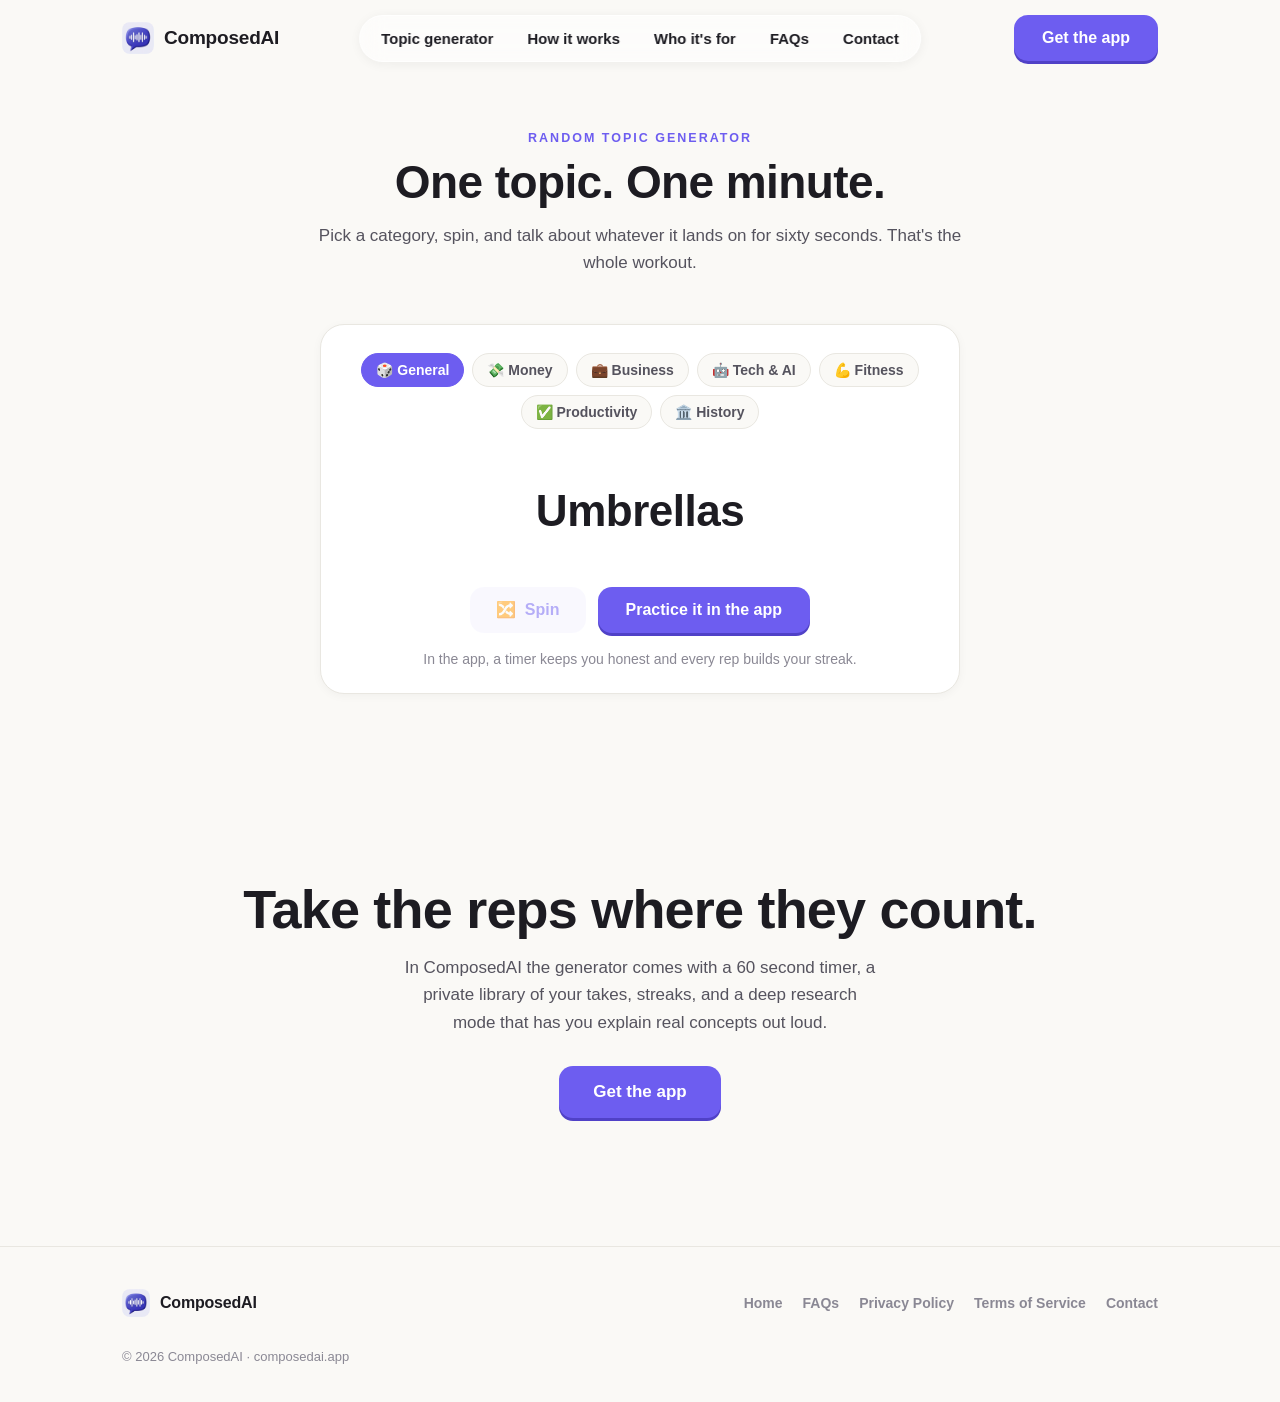
==== topic-generator/index.html @ 031107d4 "Laurel rating badge, reviews moved up as infinite auto-scrolling carousel, new reviews headline Co-A" ====
<!DOCTYPE html>
<html lang="en">
<head>
<meta charset="UTF-8">
<meta name="viewport" content="width=device-width, initial-scale=1.0">
<title>Random Topic Generator by ComposedAI</title>
<meta name="description" content="A free random topic generator for speaking practice. Pick a category, spin, and talk about whatever it lands on for one minute.">
<link rel="apple-touch-icon" href="../assets/apple-touch-icon.png">
<meta property="og:title" content="Random Topic Generator by ComposedAI">
<meta property="og:description" content="Pick a category, spin, and talk about whatever it lands on for one minute.">
<meta property="og:type" content="website">
<meta property="og:url" content="https://composedai.app/topic-generator/">
<meta property="og:image" content="https://composedai.app/assets/og.png">
<meta name="twitter:card" content="summary_large_image">
<meta name="twitter:image" content="https://composedai.app/assets/og.png">
<link rel="icon" href="[data-uri]">
<link rel="stylesheet" href="../styles.css?v=26">
</head>
<body>

<nav>
  <div class="wrap navRow">
    <a class="brand" href="../">
      <img src="[data-uri]" alt="ComposedAI logo">
      <span>ComposedAI</span>
    </a>
    <div class="navLinks">
      <a href="./">Topic generator</a>
      <a href="../#how">How it works</a>
      <a href="../#who">Who it's for</a>
      <a href="../#faq">FAQs</a>
      <a href="../#contact">Contact</a>
    </div>
    <a class="getapp" href="#">Get the app</a>
    <button class="burger" aria-label="Menu" onclick="document.querySelector('.mobileMenu').classList.toggle('open')">
      <span></span><span></span><span></span>
    </button>
  </div>
  <div class="mobileMenu">
    <a href="./">Topic generator</a>
    <a href="../#how">How it works</a>
    <a href="../#who">Who it's for</a>
    <a href="../#faq">FAQs</a>
    <a href="../#contact">Contact</a>
    <a class="getapp" href="#">Get the app</a>
  </div>
</nav>

<section class="sect" id="generator" style="padding-top: 54px;">
  <div class="wrap">
    <div class="sectHead">
      <div class="kicker">Random topic generator</div>
      <h2>One topic. One minute.</h2>
      <p>Pick a category, spin, and talk about whatever it lands on for sixty seconds. That's the whole workout.</p>
    </div>
    <div class="genCard" id="genCard">
      <div class="chips" id="chips"></div>
      <div class="reel"><div id="topicWord">Nostalgia</div></div>
      <div class="genBtns">
        <button class="spinBtn" id="spinBtn">&#x1F500;&nbsp; Spin</button>
        <a class="getapp" href="#">Practice it in the app</a>
      </div>
      <div class="genHint">In the app, a timer keeps you honest and every rep builds your streak.</div>
    </div>
  </div>
</section>

<section class="sect">
  <div class="wrap">
    <div class="band">
      <h2>Take the reps where they count.</h2>
      <p>In ComposedAI the generator comes with a 60 second timer, a private library of your takes, streaks, and a deep research mode that has you explain real concepts out loud.</p>
      <a class="getapp big" href="#">Get the app</a>
    </div>
  </div>
</section>

<footer>
  <div class="wrap footRow">
    <a class="brand" href="../">
      <img src="[data-uri]" alt="ComposedAI logo">
      <span>ComposedAI</span>
    </a>
    <div class="footLinks">
      <a href="../">Home</a>
      <a href="../#faq">FAQs</a>
      <a href="https://sprinkle-laborer-159.notion.site/Privacy-Policy-399e34baeaed80329855d920e9af19cd">Privacy Policy</a>
      <a href="https://sprinkle-laborer-159.notion.site/TERMS-OF-SERVICE-399e34baeaed806a9142dc19278c5c1c">Terms of Service</a>
      <a href="mailto:jacobself722@gmail.com">Contact</a>
    </div>
    <div class="copy">&copy; 2026 ComposedAI &middot; composedai.app</div>
  </div>
</footer>

<script>
const APP_STORE_URL = "https://apps.apple.com/us/app/composedai-speaking-coach/id6787477539";
document.querySelectorAll(".getapp").forEach(a => { a.href = APP_STORE_URL; });

// ---------- Topic banks (mirrors the app) ----------
const CATEGORIES = [
  { name: "General", emoji: "\u{1F3B2}", topics: ["Nostalgia","Alarm clocks","Voicemail","Leftovers","Traffic lights","Umbrellas","Junk drawers","Road trips","Waiting rooms","Small talk","Houseplants","Garage sales","Elevators","Birthday parties","Board games","Grocery stores"] },
  { name: "Money", emoji: "\u{1F4B8}", topics: ["Budgeting","Tipping","Credit cards","Subscriptions","Impulse buys","Payday","Rent","Coupons","Savings goals","Lottery tickets","Price tags","Allowances"] },
  { name: "Business", emoji: "\u{1F4BC}", topics: ["Side hustles","Small businesses","Food trucks","Customer service","Business cards","Franchises","Negotiations","Cold calls","Family businesses","Barbershops","Pop-up shops","Pitch meetings"] },
  { name: "Tech & AI", emoji: "\u{1F916}", topics: ["Chatbots","Passwords","Screen time","Autocorrect","Self checkout","Smart homes","Algorithms","Spam calls","Robot vacuums","Group chats","Wearables","Software updates"] },
  { name: "Fitness", emoji: "\u{1F4AA}", topics: ["Rest days","Gym culture","Protein shakes","Home workouts","Morning runs","Step counts","Stretching","Pickup games","Sports drinks","Foam rollers","Personal records","Locker rooms"] },
  { name: "Productivity", emoji: "✅", topics: ["To-do lists","Deadlines","Snooze buttons","Multitasking","Procrastination","Sticky notes","Calendars","Deep work","Coffee breaks","Inbox zero","Morning routines","Time blocking"] },
  { name: "History", emoji: "\u{1F3DB}️", topics: ["Ancient Rome","The space race","Pirates","Castles","The gold rush","Samurai","The printing press","Old maps","Pyramids","World fairs","Knights","The Wild West"] },
];

let catIndex = 0;
let topicIndex = 0;
let spinning = false;
let spinTimeout = null;

const wordEl = document.getElementById("topicWord");
const cardEl = document.getElementById("genCard");
const spinBtn = document.getElementById("spinBtn");
const chipsEl = document.getElementById("chips");

CATEGORIES.forEach((c, i) => {
  const b = document.createElement("button");
  b.className = "chip" + (i === 0 ? " on" : "");
  b.textContent = c.emoji + " " + c.name;
  b.onclick = () => {
    if (spinning) return;
    catIndex = i;
    document.querySelectorAll(".chip").forEach((el, j) => el.classList.toggle("on", j === i));
    spin(true);
  };
  chipsEl.appendChild(b);
});

// ---------- Sounds (WebAudio, gesture-gated) ----------
let audioCtx = null;
function ctx() {
  if (!audioCtx) audioCtx = new (window.AudioContext || window.webkitAudioContext)();
  return audioCtx;
}
function click(freq, gain, dur) {
  try {
    const c = ctx(), o = c.createOscillator(), g = c.createGain();
    o.type = "square"; o.frequency.value = freq;
    g.gain.setValueAtTime(gain, c.currentTime);
    g.gain.exponentialRampToValueAtTime(0.0001, c.currentTime + dur);
    o.connect(g); g.connect(c.destination);
    o.start(); o.stop(c.currentTime + dur);
  } catch (e) {}
}
function tickSound() { click(2400, 0.06, 0.03); }
function landSound() { click(2900, 0.09, 0.05); setTimeout(() => click(3600, 0.09, 0.09), 70); }

// ---------- The reel: same pacing as the app ----------
// Fast out of the gate, gentle deceleration, extra beat before the land.
function spin(withSound) {
  const topics = CATEGORIES[catIndex].topics;
  if (spinning || topics.length < 2) return;
  spinning = true;
  spinBtn.disabled = true;
  cardEl.classList.remove("glow");
  wordEl.classList.remove("pop");
  step(30, 32, withSound);
}

function step(remaining, interval, withSound) {
  let next = topicIndex;
  const topics = CATEGORIES[catIndex].topics;
  while (next === topicIndex) next = Math.floor(Math.random() * topics.length);
  topicIndex = next;
  wordEl.textContent = topics[topicIndex];
  if (withSound) tickSound();
  spinTimeout = setTimeout(() => {
    if (remaining <= 1) { land(withSound); return; }
    let ni;
    switch (remaining - 1) {
      case 1: ni = 500; break;
      case 2: ni = 380; break;
      default: ni = interval * 1.08;
    }
    step(remaining - 1, ni, withSound);
  }, interval);
}

function land(withSound) {
  spinning = false;
  spinBtn.disabled = false;
  if (withSound) landSound();
  wordEl.classList.add("pop");
  cardEl.classList.add("glow");
  setTimeout(() => cardEl.classList.remove("glow"), 800);
}

spinBtn.onclick = () => spin(true);

// Auto-spin (silently) the first time the generator scrolls into view.
let autoSpun = false;
const io = new IntersectionObserver((entries) => {
  entries.forEach(e => {
    if (e.isIntersecting && !autoSpun) {
      autoSpun = true;
      setTimeout(() => spin(false), 350);
      io.disconnect();
    }
  });
}, { threshold: 0.4 });
io.observe(cardEl);


// Close the mobile menu when a link inside it is tapped.
document.querySelectorAll(".mobileMenu a").forEach(a =>
  a.addEventListener("click", () => document.querySelector(".mobileMenu").classList.remove("open")));
</script>
</body>
</html>
---- styles.css ----
:root {
    --accent: #6D5DF0;
    --accent-deep: #5041C7;
    --accent-ghost: rgba(109, 93, 240, 0.08);
    --btn: #2A2353;
    --btn-edge: #171334;
    --ink: #1D1C22;
    --ink2: #55535E;
    --ink3: #8A8894;
    --mute: #BAB8C4;
    --bg: #FAF9F6;
    --card: #FFFFFF;
    --panel: #F1EFFA;
    --line: #E9E7E1;
    --r-card: 20px;
    --font: ui-rounded, "SF Pro Rounded", -apple-system, BlinkMacSystemFont, "Segoe UI", Roboto, sans-serif;
    --ease-out: cubic-bezier(0.22, 1, 0.36, 1);
  }
  * { margin: 0; padding: 0; box-sizing: border-box; -webkit-font-smoothing: antialiased; }
  html { scroll-behavior: smooth; }
  body {
    font-family: var(--font);
    color: var(--ink);
    background: var(--bg);
    min-height: 100vh;
    overflow-x: hidden;
  }
  ::selection { background: rgba(109,93,240,0.18); }
  a:focus-visible, button:focus-visible, summary:focus-visible {
    outline: 3px solid rgba(109,93,240,0.4); outline-offset: 2px; border-radius: 8px;
  }
  section { scroll-margin-top: 84px; }
  .wrap { max-width: 1080px; margin: 0 auto; padding: 0 22px; }
  img { max-width: 100%; }

  /* ---------- Motion: entrance + scroll reveal ---------- */
  @keyframes riseIn {
    from { opacity: 0; transform: translateY(24px); }
    to   { opacity: 1; transform: none; }
  }
  .rise { animation: riseIn 0.8s var(--ease-out) both; animation-delay: var(--d, 0s); }
  .reveal {
    opacity: 0; transform: translateY(26px);
    transition: opacity 0.7s ease, transform 0.7s var(--ease-out);
    transition-delay: var(--d, 0s);
  }
  .reveal.in { opacity: 1; transform: none; }
  @media (prefers-reduced-motion: reduce) {
    html { scroll-behavior: auto; }
    .rise { animation: none; }
    .reveal { opacity: 1; transform: none; transition: none; }
  }

  /* ---------- Nav ---------- */
  nav {
    position: sticky; top: 0; z-index: 100;
    background: transparent;
    border-bottom: 1px solid transparent;
    transition: background 0.3s ease, border-color 0.3s ease;
  }
  nav.scrolled {
    background: rgba(250, 249, 246, 0.88);
    backdrop-filter: blur(14px);
    -webkit-backdrop-filter: blur(14px);
    border-bottom-color: var(--line);
  }
  .navRow { position: relative; display: flex; align-items: center; justify-content: space-between; gap: 20px; height: 76px; }
  .brand { display: flex; align-items: center; gap: 10px; text-decoration: none; color: var(--ink); }
  .brand img { width: 32px; height: 32px; border-radius: 8px; }
  .brand span { font-size: 19px; font-weight: 800; letter-spacing: -0.2px; }
  .navLinks {
    position: absolute; left: 50%; transform: translateX(-50%);
    display: flex; align-items: center; gap: 2px;
    background: rgba(255, 255, 255, 0.5);
    backdrop-filter: blur(12px);
    -webkit-backdrop-filter: blur(12px);
    border: 1px solid rgba(255, 255, 255, 0.75);
    box-shadow: 0 2px 12px rgba(29, 28, 34, 0.06);
    border-radius: 999px; padding: 5px;
    transition: background 0.3s ease, border-color 0.3s ease;
  }
  .navLinks a {
    text-decoration: none; color: var(--ink); font-size: 15px; font-weight: 600;
    padding: 9px 16px; border-radius: 999px; white-space: nowrap;
    transition: background 0.18s ease;
  }
  .navLinks a:hover { background: rgba(255, 255, 255, 0.85); }
  nav.scrolled .navLinks { background: rgba(255, 255, 255, 0.75); border-color: var(--line); box-shadow: none; }
  nav .getapp { margin-left: 0; }
  .burger {
    display: none; margin-left: auto; cursor: pointer;
    width: 46px; height: 46px; border-radius: 50%;
    background: rgba(255, 255, 255, 0.85);
    border: 1px solid rgba(255, 255, 255, 0.95);
    box-shadow: 0 2px 12px rgba(29, 28, 34, 0.08);
  }
  .burger span {
    display: block; width: 18px; height: 2.5px; background: var(--ink);
    margin: 4px auto; border-radius: 2px;
    transition: transform 0.25s var(--ease-out), opacity 0.2s ease;
  }
  nav.menuOpen .burger span:nth-child(1) { transform: translateY(6.5px) rotate(45deg); }
  nav.menuOpen .burger span:nth-child(2) { opacity: 0; }
  nav.menuOpen .burger span:nth-child(3) { transform: translateY(-6.5px) rotate(-45deg); }
  .mobileMenu {
    display: none; position: absolute; top: 76px; right: 22px; z-index: 200;
    width: min(330px, calc(100vw - 44px));
    flex-direction: column;
    background: #fff; border-radius: 24px;
    border: 1px solid var(--line);
    box-shadow: 0 22px 60px rgba(29, 28, 34, 0.2);
    padding: 14px 20px 20px;
  }
  nav.menuOpen .mobileMenu { display: flex; }
  .mobileMenu a {
    text-decoration: none; color: var(--ink); font-weight: 600; font-size: 17px;
    padding: 16px 4px;
  }
  .mobileMenu .getapp {
    margin-top: 12px; padding: 15px 22px;
    display: flex; align-items: center; justify-content: space-between;
    font-weight: 800; color: #fff;
  }
  @media (max-width: 1000px) {
    nav { position: relative; }
    .navLinks, nav .navRow .getapp { display: none; }
    .burger { display: block; }
  }

  /* ---------- Buttons ---------- */
  .getapp {
    display: inline-block; text-decoration: none; text-align: center;
    background: var(--accent);
    color: #fff; font-weight: 800; font-size: 16px; font-family: var(--font);
    padding: 14px 28px; border-radius: 14px; border: none; cursor: pointer;
    box-shadow: 0 3px 0 var(--accent-deep);
    transition: transform 0.15s var(--ease-out), box-shadow 0.15s ease, background 0.15s ease;
  }
  .getapp:hover { transform: translateY(-1px); box-shadow: 0 4px 0 var(--accent-deep); }
  .getapp:active { transform: translateY(2px); box-shadow: 0 1px 0 var(--accent-deep); }
  .getapp.big { font-size: 17px; padding: 16px 34px; }
  .getapp .arrow { display: inline-block; margin-left: 4px; transition: transform 0.18s var(--ease-out); }
  .getapp:hover .arrow { transform: translateX(4px); }
  .getapp.alt {
    background: var(--card); color: var(--ink); box-shadow: 0 3px 0 var(--line);
    border: 1px solid var(--line);
  }
  .getapp.alt:hover { background: var(--card); box-shadow: 0 4px 0 var(--line); }
  .getapp.onDark { background: var(--accent); color: #fff; box-shadow: 0 3px 0 var(--accent-deep); }
  .ghostLink {
    display: inline-block; text-decoration: none; color: var(--ink);
    font-weight: 700; font-size: 16px; padding: 15px 26px; border-radius: 14px;
    background: var(--card); border: 1px solid var(--line);
    box-shadow: 0 3px 0 var(--line);
    transition: transform 0.15s var(--ease-out), box-shadow 0.15s ease;
  }
  .ghostLink:hover { transform: translateY(-1px); box-shadow: 0 4px 0 var(--line); }

  /* ---------- Hero ---------- */
  .hero {
    margin-top: -76px;
    padding: 150px 0 70px;
    background:
      radial-gradient(52% 60% at 12% 8%, rgba(109, 93, 240, 0.28), transparent 70%),
      radial-gradient(46% 55% at 88% 12%, rgba(155, 144, 247, 0.32), transparent 70%),
      radial-gradient(40% 48% at 68% 55%, rgba(240, 168, 130, 0.14), transparent 70%),
      radial-gradient(44% 52% at 28% 70%, rgba(109, 93, 240, 0.10), transparent 72%),
      linear-gradient(to bottom, #EFEDFB, var(--bg) 88%);
  }
  .heroGrid {
    display: grid; grid-template-columns: 1.08fr 0.92fr;
    align-items: center; gap: 44px; text-align: left;
  }
  .heroCopy { max-width: 620px; }
  .heroCopy .sub { margin: 20px 0 34px; }
  .heroCopy .heroBtns { justify-content: flex-start; }
  .mbr { display: none; }
  @media (max-width: 880px) {
    .hero { padding: 148px 0 50px; }
    .heroGrid { grid-template-columns: 1fr; text-align: center; gap: 46px; }
    .heroCopy { max-width: 760px; margin: 0 auto; }
    .heroCopy .kicker { display: none; }
    .heroCopy h1 { font-size: 31px; letter-spacing: -0.7px; }
    .mbr { display: inline; }
    .heroCopy .sub { margin: 20px auto 34px; color: var(--ink); }
    .heroCopy .heroBtns { justify-content: center; width: 100%; }
    .heroCopy .heroBtns .getapp { width: 100%; }
  }
  .phoneWrap { display: flex; flex-direction: column; align-items: center; gap: 0; }
  .phoneFrame {
    position: relative;
    width: min(280px, 72vw);
    padding: 12px;
    border-radius: 52px;
    background: #0E0D12;
    box-shadow:
      inset 0 0 0 3px #4A4953,
      inset 0 0 0 5px #17161C,
      0 16px 36px rgba(29, 28, 34, 0.18);
  }
  .heroPhone { width: min(300px, 76vw); }
  .phoneFrame .screen {
    display: block; width: 100%;
    border-radius: 40px;
  }
  .pbtn {
    position: absolute; width: 4px; left: -3.5px;
    background: linear-gradient(90deg, #55545F, #302F38);
    border-radius: 3px 0 0 3px;
  }
  .pbtn.action  { top: 17%; height: 22px; }
  .pbtn.volUp   { top: 24%; height: 40px; }
  .pbtn.volDown { top: 30.5%; height: 40px; }
  .pbtn.power   { left: auto; right: -3.5px; top: 25%; height: 62px;
    border-radius: 0 3px 3px 0;
    background: linear-gradient(90deg, #302F38, #55545F);
  }
  .kicker {
    font-size: 12.5px; font-weight: 800; letter-spacing: 2px; color: var(--accent);
    text-transform: uppercase; margin-bottom: 16px;
  }
  h1 { font-size: clamp(34px, 4.6vw, 56px); font-weight: 800; line-height: 1.06; letter-spacing: -1px; }
  .sub {
    font-size: clamp(17px, 2.4vw, 19px); color: var(--ink2); max-width: 600px;
    margin: 18px auto 30px; line-height: 1.6;
  }
  .heroBtns { display: flex; gap: 14px; justify-content: center; flex-wrap: wrap; align-items: center; }
  .storeNote { font-size: 13px; color: var(--ink3); margin-top: 16px; }
  @media (max-width: 880px) {
    .phoneFrame { width: min(250px, 68vw); }
    .heroPhone { width: min(265px, 72vw); }
  }

  /* ---------- Section frame ---------- */
  .sect { padding: 78px 0; }
  .sectHead { text-align: center; max-width: 680px; margin: 0 auto 48px; }
  .sectHead .kicker { margin-bottom: 12px; }
  .sectHead h2 { font-size: clamp(30px, 4.4vw, 46px); font-weight: 800; letter-spacing: -0.6px; line-height: 1.1; }
  .sectHead p { color: var(--ink2); font-size: 17px; margin-top: 14px; line-height: 1.6; }

  /* ---------- Skills section ---------- */
  #skills { padding-top: 40px; }
  #skills .sectHead { margin-bottom: 0; }
  .branch { position: relative; height: 84px; }
  .branch span { position: absolute; background: #DDDAD2; }
  .branch .stem { left: 50%; top: 0; width: 1.5px; height: 42px; }
  .branch .rail { top: 42px; left: 16.66%; right: 16.66%; height: 1.5px; }
  .branch .drop { top: 42px; width: 1.5px; height: 42px; }
  .branch .d1 { left: 16.66%; }
  .branch .d2 { left: 50%; }
  .branch .d3 { right: 16.66%; }
  .skillsGrid { display: grid; grid-template-columns: repeat(3, 1fr); gap: 18px; }
  .skillCard {
    background: var(--card); border-radius: 24px; padding: 28px 26px 0;
    border: 1px solid var(--line);
    box-shadow: 0 2px 8px rgba(29, 28, 34, 0.04);
    display: flex; flex-direction: column; overflow: hidden;
    transition: transform 0.25s var(--ease-out), box-shadow 0.25s ease;
  }
  .skillCard:hover { transform: translateY(-3px); box-shadow: 0 10px 24px rgba(29, 28, 34, 0.08); }
  .skillIcon { width: 30px; height: 30px; margin-bottom: 14px; }
  .skillCard h3 { font-size: 21px; font-weight: 800; margin-bottom: 8px; }
  .skillCard p { color: var(--ink2); font-size: 15px; line-height: 1.6; flex: 1; }
  .skillArt {
    width: calc(100% + 52px); max-width: none; margin: 22px -26px 0;
    aspect-ratio: 1 / 0.92; object-fit: cover; display: block;
  }
  @media (max-width: 820px) {
    .branch { display: none; }
    #skills .sectHead { margin-bottom: 40px; }
    .skillsGrid { grid-template-columns: 1fr; }
  }

  /* ---------- Pain section ---------- */
  #pain { padding-top: 40px; }
  .painCard { text-align: center; }
  .painCard h2 { font-size: clamp(30px, 4.4vw, 46px); font-weight: 800; letter-spacing: -0.6px; margin-bottom: 30px; }
  .painPills { display: flex; flex-direction: column; gap: 12px; align-items: center; }
  .painPill {
    display: flex; align-items: center; gap: 12px;
    background: var(--card); border: 1px solid var(--line);
    color: var(--ink); font-weight: 700; font-size: clamp(16px, 2.4vw, 19px);
    padding: 13px 24px; border-radius: 999px;
    box-shadow: 0 2px 8px rgba(29, 28, 34, 0.04);
  }
  .painPill .x {
    width: 26px; height: 26px; border-radius: 50%; flex-shrink: 0;
    display: flex; align-items: center; justify-content: center;
    background: rgba(225, 88, 75, 0.12); color: #D64B3F; font-size: 12px; font-weight: 800;
  }
  .painClose { color: var(--ink2); font-weight: 700; font-size: clamp(16px, 2.4vw, 19px); margin-top: 28px; }

  /* ---------- Statement ---------- */
  .statement {
    text-align: center; max-width: 900px; margin: 0 auto;
    font-size: clamp(28px, 4.6vw, 48px); font-weight: 800;
    line-height: 1.15; letter-spacing: -0.8px;
  }
  .statement .mute { color: var(--mute); }

  /* ---------- Topic generator (shared with topic-generator page) ---------- */
  .genPromo {
    max-width: 720px; margin: 0 auto; text-align: center;
    background: var(--card); border-radius: 24px;
    border: 1px solid var(--line);
    box-shadow: 0 2px 10px rgba(29, 28, 34, 0.04);
    padding: 46px 30px;
  }
  .genPromo h2 { font-size: clamp(26px, 3.6vw, 36px); font-weight: 800; letter-spacing: -0.4px; margin-bottom: 12px; }
  .genPromo p { color: var(--ink2); font-size: 16.5px; line-height: 1.6; max-width: 540px; margin: 0 auto 26px; }
  .genCard {
    max-width: 640px; margin: 0 auto;
    background: var(--card); border-radius: 24px;
    border: 1px solid var(--line);
    box-shadow: 0 2px 10px rgba(29, 28, 34, 0.04);
    padding: 28px 26px 26px; text-align: center;
    transition: box-shadow 0.4s ease;
  }
  .genCard.glow { box-shadow: 0 0 0 2px rgba(109,93,240,0.5), 0 2px 10px rgba(29,28,34,0.06); }
  .chips { display: flex; flex-wrap: wrap; gap: 8px; justify-content: center; margin-bottom: 22px; }
  .chip {
    font-family: var(--font); font-size: 14px; font-weight: 700; cursor: pointer;
    color: var(--ink2); background: var(--bg); border: 1px solid var(--line);
    padding: 8px 14px; border-radius: 999px; transition: all 0.15s ease;
  }
  .chip.on { color: #fff; background: var(--accent); border-color: var(--accent); }
  .chip:hover:not(.on) { border-color: var(--ink3); }
  .reel {
    min-height: 120px; display: flex; align-items: center; justify-content: center;
    padding: 10px 6px;
  }
  #topicWord {
    font-size: clamp(30px, 6vw, 44px); font-weight: 800; letter-spacing: -0.5px;
  }
  #topicWord.pop { animation: pop 0.35s ease; }
  @keyframes pop {
    0% { transform: scale(1); } 40% { transform: scale(1.06); } 100% { transform: scale(1); }
  }
  .genBtns { display: flex; gap: 12px; justify-content: center; flex-wrap: wrap; margin-top: 16px; }
  .spinBtn {
    font-family: var(--font); font-size: 16px; font-weight: 800; cursor: pointer;
    color: var(--accent); background: var(--accent-ghost); border: none;
    padding: 13px 26px; border-radius: 14px; transition: background 0.15s ease;
  }
  .spinBtn:hover { background: rgba(109,93,240,0.14); }
  .spinBtn:disabled { opacity: 0.5; cursor: default; }
  .genHint { font-size: 14px; color: var(--ink3); margin-top: 18px; }

  /* ---------- How it works ---------- */
  .steps { display: grid; grid-template-columns: repeat(3, 1fr); gap: 18px; }
  .step {
    background: var(--card); border-radius: var(--r-card); padding: 30px 26px;
    border: 1px solid var(--line);
    box-shadow: 0 2px 8px rgba(29, 28, 34, 0.04);
    transition: transform 0.25s var(--ease-out), box-shadow 0.25s ease;
  }
  .step:hover { transform: translateY(-3px); box-shadow: 0 10px 24px rgba(29, 28, 34, 0.08); }
  .stepNum {
    width: 40px; height: 40px; border-radius: 50%; display: flex; align-items: center; justify-content: center;
    background: var(--accent-ghost); color: var(--accent); font-weight: 800; font-size: 17px;
    margin-bottom: 16px;
  }
  .step h3 { font-size: 19px; font-weight: 800; margin-bottom: 8px; }
  .step p { color: var(--ink2); font-size: 15px; line-height: 1.6; }
  @media (max-width: 760px) { .steps { grid-template-columns: 1fr; } }

  /* ---------- Feature rows ---------- */
  .featSect { padding-bottom: 20px; }
  .featRow {
    display: grid; grid-template-columns: 1fr 1fr; gap: 56px;
    align-items: center; margin: 88px 0;
  }
  .featRow.flip .featShot { order: 2; }
  .featRow.flip .featCopy { order: 1; }
  .featShot {
    display: flex; justify-content: center;
    background: var(--panel); border-radius: 28px;
    padding: 44px 24px;
  }
  .featShot .phoneFrame { width: min(260px, 62vw); }
  .featCopy .kicker { margin-bottom: 12px; }
  .featCopy h2 { font-size: clamp(26px, 3.6vw, 40px); font-weight: 800; letter-spacing: -0.6px; line-height: 1.1; margin-bottom: 14px; }
  .featCopy p { color: var(--ink2); font-size: 16.5px; line-height: 1.65; max-width: 460px; }
  .checks { list-style: none; margin-top: 22px; display: flex; flex-direction: column; gap: 12px; }
  .checks li {
    display: flex; align-items: center; gap: 12px;
    font-weight: 700; font-size: 15.5px; color: var(--ink);
  }
  .checks li::before {
    content: "\2713"; flex-shrink: 0;
    width: 25px; height: 25px; border-radius: 50%;
    display: flex; align-items: center; justify-content: center;
    background: var(--accent-ghost); color: var(--accent);
    font-size: 12px; font-weight: 800;
  }
  @media (max-width: 820px) {
    .featRow { grid-template-columns: 1fr; gap: 30px; margin: 60px 0; text-align: center; }
    .featRow.flip .featShot { order: 0; }
    .featRow.flip .featCopy { order: 1; }
    .featCopy p { margin: 0 auto; }
    .checks { align-items: center; }
    .featShot { padding: 34px 18px; }
  }

  /* ---------- Who it's for ---------- */
  .whoGrid { display: grid; grid-template-columns: repeat(3, 1fr); gap: 18px; }
  .whoCard {
    background: var(--card); border-radius: var(--r-card); padding: 26px 24px;
    border: 1px solid var(--line);
    box-shadow: 0 2px 8px rgba(29, 28, 34, 0.04);
    display: flex; flex-direction: column;
    transition: transform 0.25s var(--ease-out), box-shadow 0.25s ease;
  }
  .whoCard:hover { transform: translateY(-3px); box-shadow: 0 10px 24px rgba(29, 28, 34, 0.08); }
  .whoCard h3 { font-size: 19px; font-weight: 800; margin-bottom: 8px; }
  .whoCard p { color: var(--ink2); font-size: 15px; line-height: 1.6; flex: 1; }
  .whoArt {
    width: 100%; margin-top: 18px; border-radius: 14px;
    aspect-ratio: 4 / 3; object-fit: cover; display: block;
  }
  @media (max-width: 760px) { .whoGrid { grid-template-columns: 1fr; } }

  /* ---------- In-app browser notice ---------- */
  .iabNotice {
    position: fixed; top: 14px; left: 16px; right: 16px; z-index: 500;
    background: #fff; border-radius: 22px;
    box-shadow: 0 18px 50px rgba(29, 28, 34, 0.25);
    padding: 20px 20px 18px;
    display: flex; flex-direction: column; gap: 6px;
    text-align: left;
  }
  .iabNotice strong { font-size: 18px; font-weight: 800; }
  .iabNotice span { font-size: 15px; color: var(--ink2); line-height: 1.45; }
  .iabNotice button {
    margin-top: 10px; width: 100%;
    background: var(--ink); color: #fff;
    font-family: var(--font); font-size: 16px; font-weight: 800;
    padding: 15px 20px; border: none; border-radius: 999px; cursor: pointer;
  }
  .iabNotice button:active { opacity: 0.85; }

  /* ---------- Reviews ---------- */
  .reviewsTrack {
    display: flex; gap: 18px;
    overflow-x: auto; padding: 4px 4px 14px;
    scrollbar-width: none; -ms-overflow-style: none;
  }
  .reviewsTrack::-webkit-scrollbar { display: none; }
  .reviewCard {
    flex: 0 0 min(340px, 80vw);
    background: var(--card); border: 1px solid var(--line);
    border-radius: 20px; padding: 26px 24px;
    box-shadow: 0 2px 8px rgba(29, 28, 34, 0.04);
  }
  .reviewCard h3 { font-size: 18px; font-weight: 800; margin-bottom: 8px; }
  .stars { color: #F0B84E; font-size: 15px; letter-spacing: 3px; margin-bottom: 6px; }
  .reviewer { color: var(--ink3); font-size: 13.5px; font-weight: 600; margin-bottom: 12px; }
  .reviewCard p { color: var(--ink2); font-size: 15px; line-height: 1.6; }

  /* ---------- Hero rating badge ---------- */
  .ratingBadge {
    display: flex; align-items: center; justify-content: center; gap: 16px;
    margin-top: 34px; color: var(--ink);
  }
  .laurel { width: 32px; height: 74px; }
  .laurel.flip { transform: scaleX(-1); }
  .ratingText { text-align: center; }
  .ratingText span { display: block; font-size: 15px; font-weight: 600; color: var(--ink2); }
  .ratingText strong { display: block; font-size: 34px; font-weight: 800; line-height: 1.15; }
  .ratingText .stars { margin-bottom: 0; font-size: 16px; }

  /* ---------- Mid CTA band ---------- */
  .band { text-align: center; padding: 30px 0 10px; }
  .band h2 { font-size: clamp(32px, 5vw, 54px); font-weight: 800; letter-spacing: -0.8px; line-height: 1.08; }
  .band p { color: var(--ink2); margin: 16px auto 30px; max-width: 480px; font-size: 17px; line-height: 1.6; }
  .band .getapp { background: var(--accent); color: #fff; box-shadow: 0 3px 0 var(--accent-deep); }

  /* ---------- FAQ ---------- */
  .faqList { max-width: 760px; margin: 0 auto; display: flex; flex-direction: column; gap: 10px; }
  details {
    background: var(--card); border-radius: 16px; padding: 0 22px;
    border: 1px solid var(--line);
    transition: box-shadow 0.25s ease;
  }
  details:hover, details[open] { box-shadow: 0 6px 18px rgba(29, 28, 34, 0.06); }
  summary {
    cursor: pointer; list-style: none; font-weight: 700; font-size: 16.5px;
    padding: 19px 0; display: flex; align-items: center; justify-content: space-between; gap: 12px;
  }
  summary::-webkit-details-marker { display: none; }
  summary::after {
    content: "+"; font-size: 22px; color: var(--ink3); font-weight: 600; flex-shrink: 0;
    transition: transform 0.25s var(--ease-out), color 0.2s ease;
  }
  details[open] summary::after { transform: rotate(45deg); color: var(--accent); }
  details p { color: var(--ink2); font-size: 15.5px; line-height: 1.65; padding: 0 0 20px; }

  /* ---------- Contact ---------- */
  .contactCard {
    max-width: 560px; margin: 0 auto; text-align: center;
    background: var(--card); border-radius: 24px; padding: 40px 30px;
    border: 1px solid var(--line);
    box-shadow: 0 2px 10px rgba(29, 28, 34, 0.04);
  }
  .contactCard p { color: var(--ink2); font-size: 16px; margin: 10px 0 22px; line-height: 1.6; }
  .mailBtn {
    display: inline-block; text-decoration: none; font-weight: 800; font-size: 16px;
    color: var(--accent); background: var(--accent-ghost);
    padding: 13px 26px; border-radius: 14px;
    transition: background 0.18s ease;
  }
  .mailBtn:hover { background: rgba(109,93,240,0.14); }

  /* ---------- Footer ---------- */
  footer {
    margin-top: 40px; padding: 42px 0 38px;
    border-top: 1px solid var(--line);
    background: var(--bg);
  }
  .footRow { display: flex; align-items: center; gap: 18px; flex-wrap: wrap; }
  .footRow .brand img { width: 28px; height: 28px; }
  .footRow .brand span { font-size: 16px; }
  .footLinks { display: flex; gap: 20px; margin-left: auto; flex-wrap: wrap; }
  .footLinks a { color: var(--ink3); text-decoration: none; font-size: 14px; font-weight: 600; transition: color 0.18s ease; }
  .footLinks a:hover { color: var(--ink); }
  .copy { width: 100%; color: var(--ink3); font-size: 13px; margin-top: 14px; }
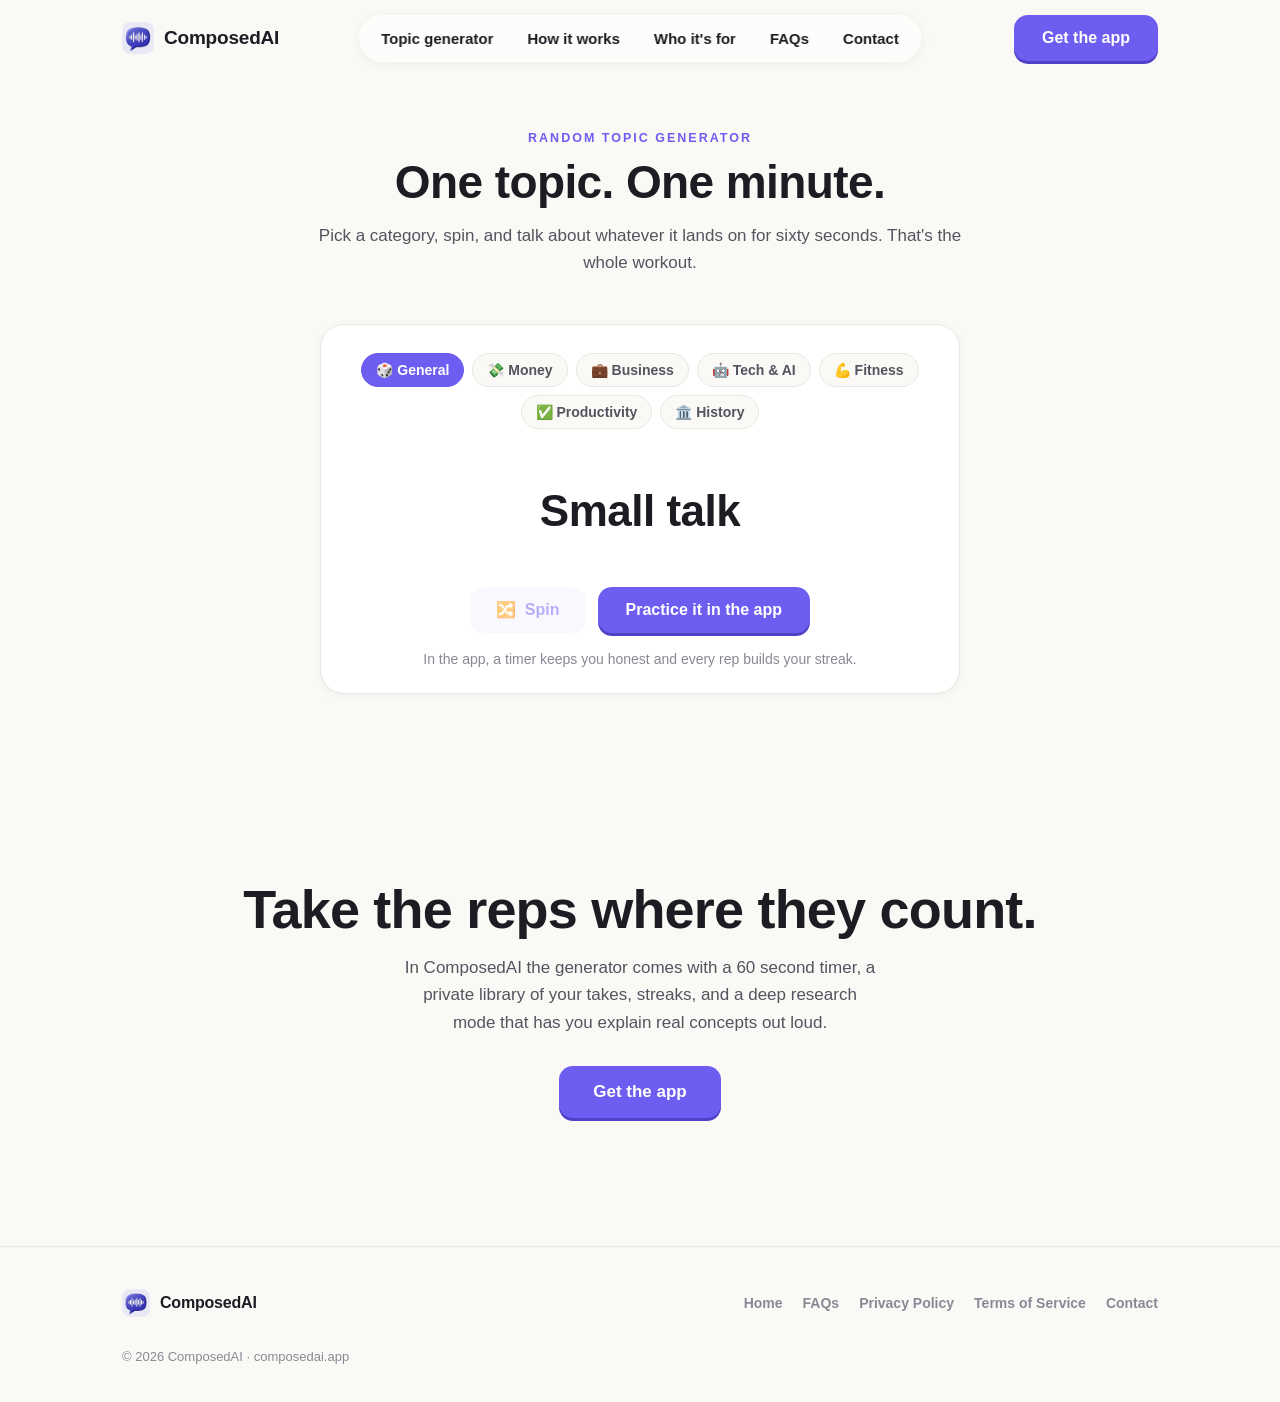
==== commit 627bf2d0: "TikTok notice card sits in page flow so it no longer covers the headline Co-Authored-By: Claude Fabl" ====
--- a/topic-generator/index.html
+++ b/topic-generator/index.html
@@ -14,7 +14,7 @@
 <meta name="twitter:card" content="summary_large_image">
 <meta name="twitter:image" content="https://composedai.app/assets/og.png">
 <link rel="icon" href="[data-uri]">
-<link rel="stylesheet" href="../styles.css?v=26">
+<link rel="stylesheet" href="../styles.css?v=27">
 </head>
 <body>
 
--- a/styles.css
+++ b/styles.css
@@ -422,7 +422,8 @@
 
   /* ---------- In-app browser notice ---------- */
   .iabNotice {
-    position: fixed; top: 14px; left: 16px; right: 16px; z-index: 500;
+    position: relative; z-index: 500;
+    margin: 14px 16px 4px;
     background: #fff; border-radius: 22px;
     box-shadow: 0 18px 50px rgba(29, 28, 34, 0.25);
     padding: 20px 20px 18px;
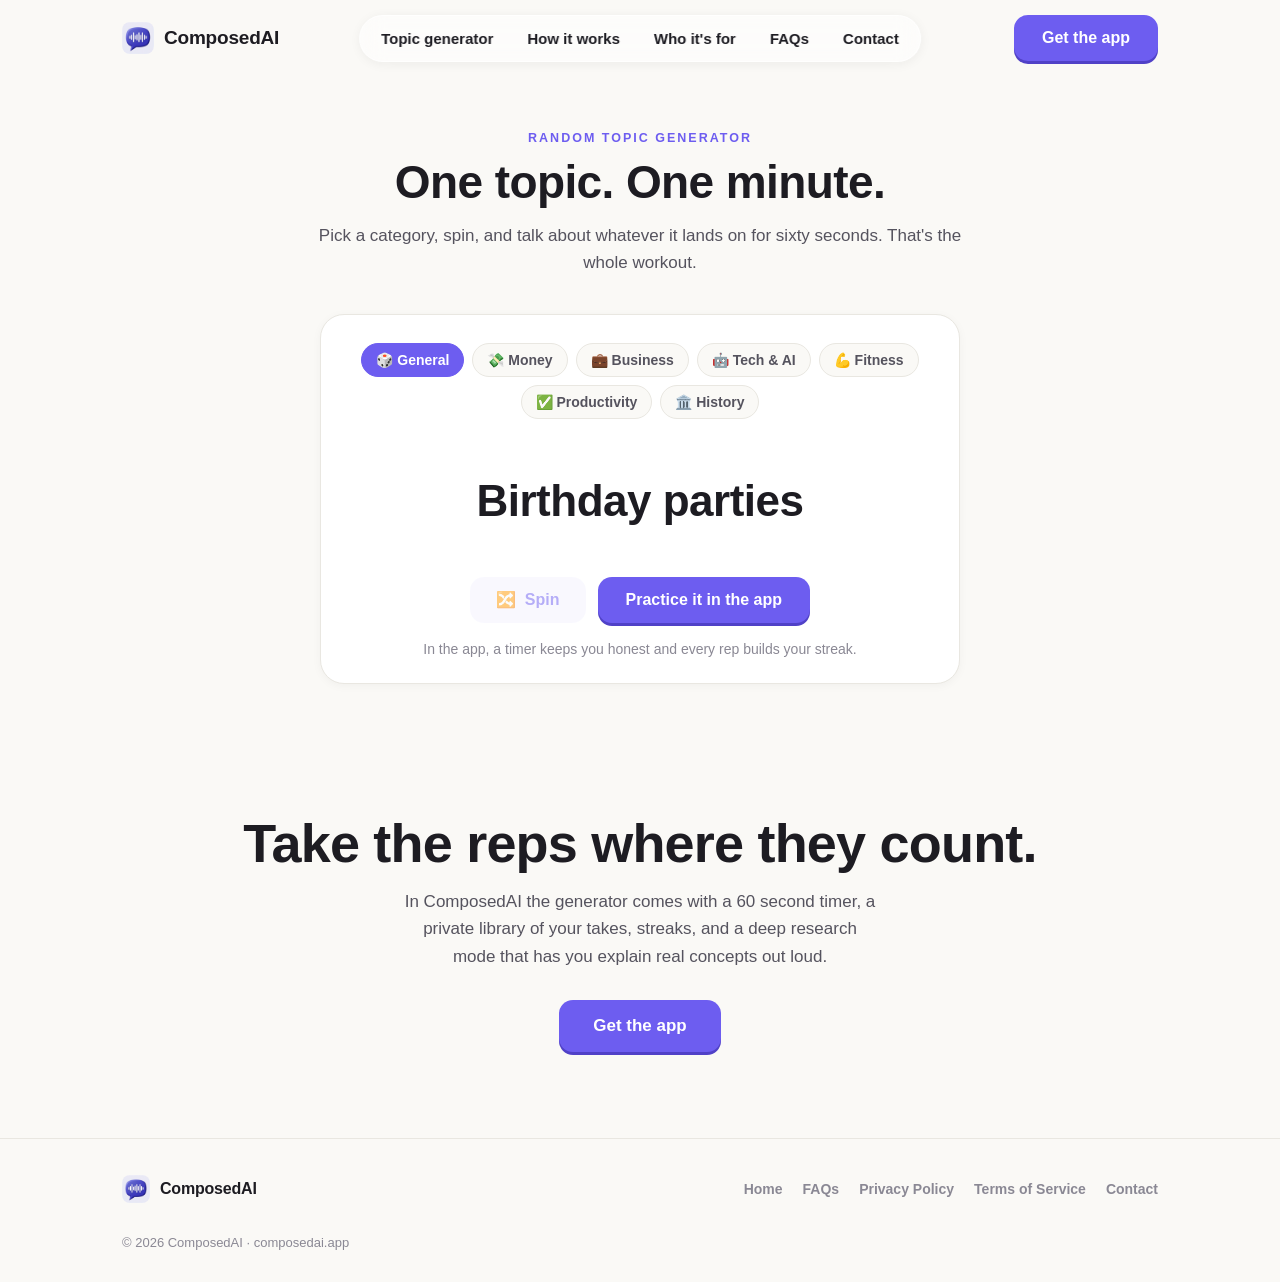
==== commit 6145121f: "Reviews as two-row CSS marquee, new headline and sub, tighter spacing site-wide Co-Authored-By: Clau" ====
--- a/topic-generator/index.html
+++ b/topic-generator/index.html
@@ -14,7 +14,7 @@
 <meta name="twitter:card" content="summary_large_image">
 <meta name="twitter:image" content="https://composedai.app/assets/og.png">
 <link rel="icon" href="[data-uri]">
-<link rel="stylesheet" href="../styles.css?v=27">
+<link rel="stylesheet" href="../styles.css?v=28">
 </head>
 <body>
 
--- a/styles.css
+++ b/styles.css
@@ -159,7 +159,7 @@
   /* ---------- Hero ---------- */
   .hero {
     margin-top: -76px;
-    padding: 150px 0 70px;
+    padding: 142px 0 52px;
     background:
       radial-gradient(52% 60% at 12% 8%, rgba(109, 93, 240, 0.28), transparent 70%),
       radial-gradient(46% 55% at 88% 12%, rgba(155, 144, 247, 0.32), transparent 70%),
@@ -232,14 +232,14 @@
   }
 
   /* ---------- Section frame ---------- */
-  .sect { padding: 78px 0; }
-  .sectHead { text-align: center; max-width: 680px; margin: 0 auto 48px; }
+  .sect { padding: 58px 0; }
+  .sectHead { text-align: center; max-width: 680px; margin: 0 auto 38px; }
   .sectHead .kicker { margin-bottom: 12px; }
   .sectHead h2 { font-size: clamp(30px, 4.4vw, 46px); font-weight: 800; letter-spacing: -0.6px; line-height: 1.1; }
   .sectHead p { color: var(--ink2); font-size: 17px; margin-top: 14px; line-height: 1.6; }
 
   /* ---------- Skills section ---------- */
-  #skills { padding-top: 40px; }
+  #skills { padding-top: 26px; }
   #skills .sectHead { margin-bottom: 0; }
   .branch { position: relative; height: 84px; }
   .branch span { position: absolute; background: #DDDAD2; }
@@ -272,7 +272,7 @@
   }
 
   /* ---------- Pain section ---------- */
-  #pain { padding-top: 40px; }
+  #pain { padding-top: 26px; }
   .painCard { text-align: center; }
   .painCard h2 { font-size: clamp(30px, 4.4vw, 46px); font-weight: 800; letter-spacing: -0.6px; margin-bottom: 30px; }
   .painPills { display: flex; flex-direction: column; gap: 12px; align-items: center; }
@@ -368,7 +368,7 @@
   .featSect { padding-bottom: 20px; }
   .featRow {
     display: grid; grid-template-columns: 1fr 1fr; gap: 56px;
-    align-items: center; margin: 88px 0;
+    align-items: center; margin: 64px 0;
   }
   .featRow.flip .featShot { order: 2; }
   .featRow.flip .featCopy { order: 1; }
@@ -394,7 +394,7 @@
     font-size: 12px; font-weight: 800;
   }
   @media (max-width: 820px) {
-    .featRow { grid-template-columns: 1fr; gap: 30px; margin: 60px 0; text-align: center; }
+    .featRow { grid-template-columns: 1fr; gap: 26px; margin: 46px 0; text-align: center; }
     .featRow.flip .featShot { order: 0; }
     .featRow.flip .featCopy { order: 1; }
     .featCopy p { margin: 0 auto; }
@@ -441,16 +441,20 @@
   .iabNotice button:active { opacity: 0.85; }
 
   /* ---------- Reviews ---------- */
-  .reviewsTrack {
-    display: flex; gap: 18px;
-    overflow-x: auto; padding: 4px 4px 14px;
-    scrollbar-width: none; -ms-overflow-style: none;
-  }
-  .reviewsTrack::-webkit-scrollbar { display: none; }
+  .marquee { overflow: hidden; }
+  .marquee + .marquee { margin-top: 18px; }
+  .marqueeRow {
+    display: flex; width: max-content;
+    animation: marqueeSlide 60s linear infinite;
+  }
+  .marquee.alt .marqueeRow { animation-duration: 78s; }
+  .marqueeGroup { display: flex; gap: 18px; padding-right: 18px; align-items: flex-start; }
+  @keyframes marqueeSlide { to { transform: translateX(-50%); } }
+  @media (prefers-reduced-motion: reduce) { .marqueeRow { animation: none; } }
   .reviewCard {
-    flex: 0 0 min(340px, 80vw);
+    width: min(360px, 82vw); flex: 0 0 auto;
     background: var(--card); border: 1px solid var(--line);
-    border-radius: 20px; padding: 26px 24px;
+    border-radius: 22px; padding: 26px 24px;
     box-shadow: 0 2px 8px rgba(29, 28, 34, 0.04);
   }
   .reviewCard h3 { font-size: 18px; font-weight: 800; margin-bottom: 8px; }
@@ -461,7 +465,7 @@
   /* ---------- Hero rating badge ---------- */
   .ratingBadge {
     display: flex; align-items: center; justify-content: center; gap: 16px;
-    margin-top: 34px; color: var(--ink);
+    margin-top: 28px; color: var(--ink);
   }
   .laurel { width: 32px; height: 74px; }
   .laurel.flip { transform: scaleX(-1); }
@@ -471,7 +475,7 @@
   .ratingText .stars { margin-bottom: 0; font-size: 16px; }
 
   /* ---------- Mid CTA band ---------- */
-  .band { text-align: center; padding: 30px 0 10px; }
+  .band { text-align: center; padding: 14px 0 0; }
   .band h2 { font-size: clamp(32px, 5vw, 54px); font-weight: 800; letter-spacing: -0.8px; line-height: 1.08; }
   .band p { color: var(--ink2); margin: 16px auto 30px; max-width: 480px; font-size: 17px; line-height: 1.6; }
   .band .getapp { background: var(--accent); color: #fff; box-shadow: 0 3px 0 var(--accent-deep); }
@@ -514,7 +518,7 @@
 
   /* ---------- Footer ---------- */
   footer {
-    margin-top: 40px; padding: 42px 0 38px;
+    margin-top: 28px; padding: 36px 0 32px;
     border-top: 1px solid var(--line);
     background: var(--bg);
   }
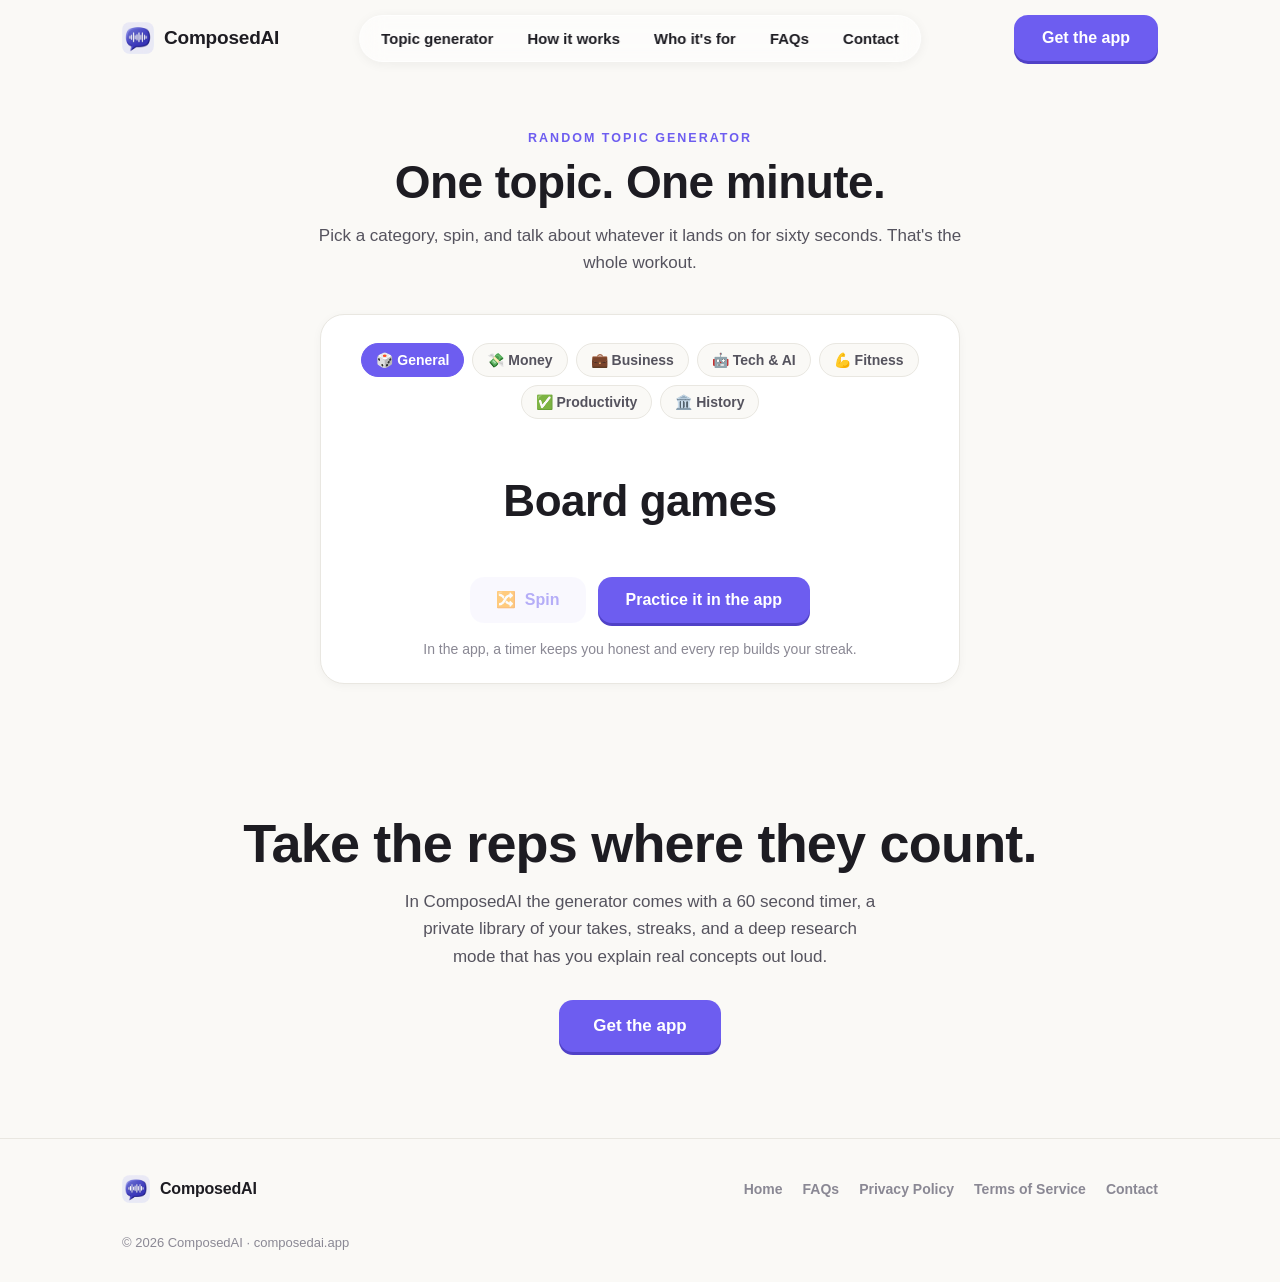
==== commit e6710be2: "Harden review marquee CSS against wrap fallback on iOS Co-Authored-By: Claude Fable 5 <noreply@anthr" ====
--- a/topic-generator/index.html
+++ b/topic-generator/index.html
@@ -14,7 +14,7 @@
 <meta name="twitter:card" content="summary_large_image">
 <meta name="twitter:image" content="https://composedai.app/assets/og.png">
 <link rel="icon" href="[data-uri]">
-<link rel="stylesheet" href="../styles.css?v=28">
+<link rel="stylesheet" href="../styles.css?v=30">
 </head>
 <body>
 
--- a/styles.css
+++ b/styles.css
@@ -444,11 +444,17 @@
   .marquee { overflow: hidden; }
   .marquee + .marquee { margin-top: 18px; }
   .marqueeRow {
-    display: flex; width: max-content;
+    display: flex; flex-wrap: nowrap;
+    width: -webkit-max-content;
+    width: -moz-max-content;
+    width: max-content;
+    will-change: transform;
     animation: marqueeSlide 60s linear infinite;
   }
-  .marquee.alt .marqueeRow { animation-duration: 78s; }
-  .marqueeGroup { display: flex; gap: 18px; padding-right: 18px; align-items: flex-start; }
+  .marqueeGroup {
+    display: flex; flex-wrap: nowrap; gap: 18px; padding-right: 18px;
+    align-items: flex-start;
+  }
   @keyframes marqueeSlide { to { transform: translateX(-50%); } }
   @media (prefers-reduced-motion: reduce) { .marqueeRow { animation: none; } }
   .reviewCard {
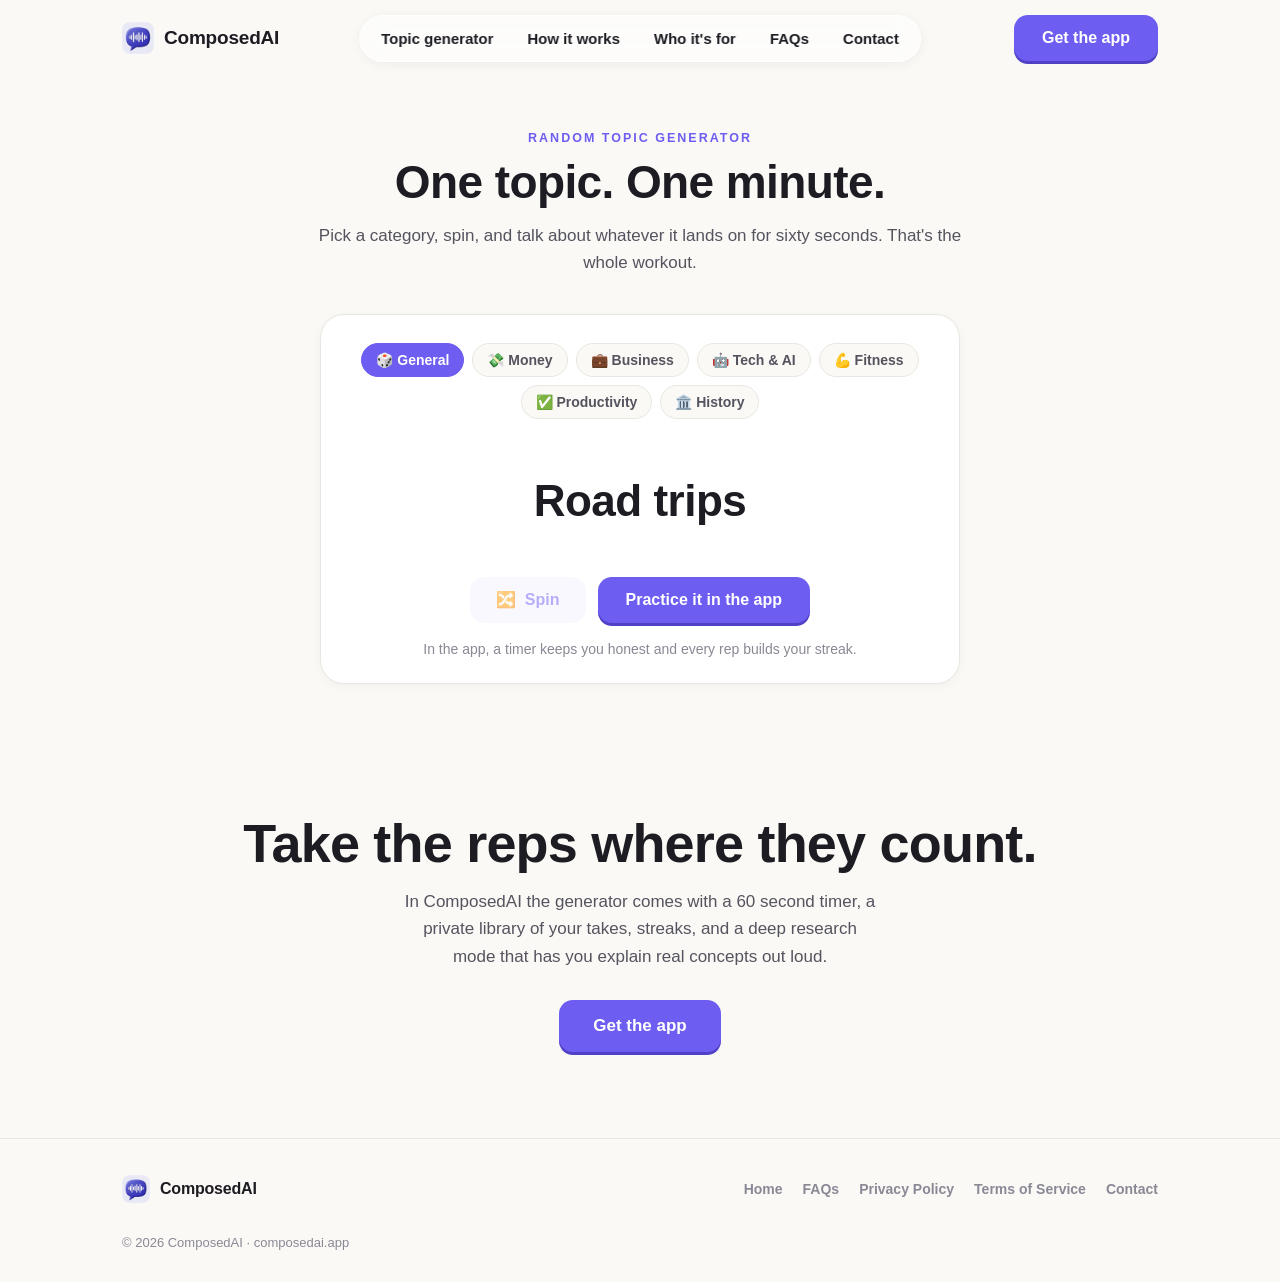
==== commit 08696510: "Fix orphaned review cards from bad regex removal, lock horizontal overflow Co-Authored-By: Claude Fa" ====
--- a/topic-generator/index.html
+++ b/topic-generator/index.html
@@ -14,7 +14,7 @@
 <meta name="twitter:card" content="summary_large_image">
 <meta name="twitter:image" content="https://composedai.app/assets/og.png">
 <link rel="icon" href="[data-uri]">
-<link rel="stylesheet" href="../styles.css?v=30">
+<link rel="stylesheet" href="../styles.css?v=31">
 </head>
 <body>
 
--- a/styles.css
+++ b/styles.css
@@ -17,7 +17,7 @@
     --ease-out: cubic-bezier(0.22, 1, 0.36, 1);
   }
   * { margin: 0; padding: 0; box-sizing: border-box; -webkit-font-smoothing: antialiased; }
-  html { scroll-behavior: smooth; }
+  html { scroll-behavior: smooth; overflow-x: hidden; }
   body {
     font-family: var(--font);
     color: var(--ink);
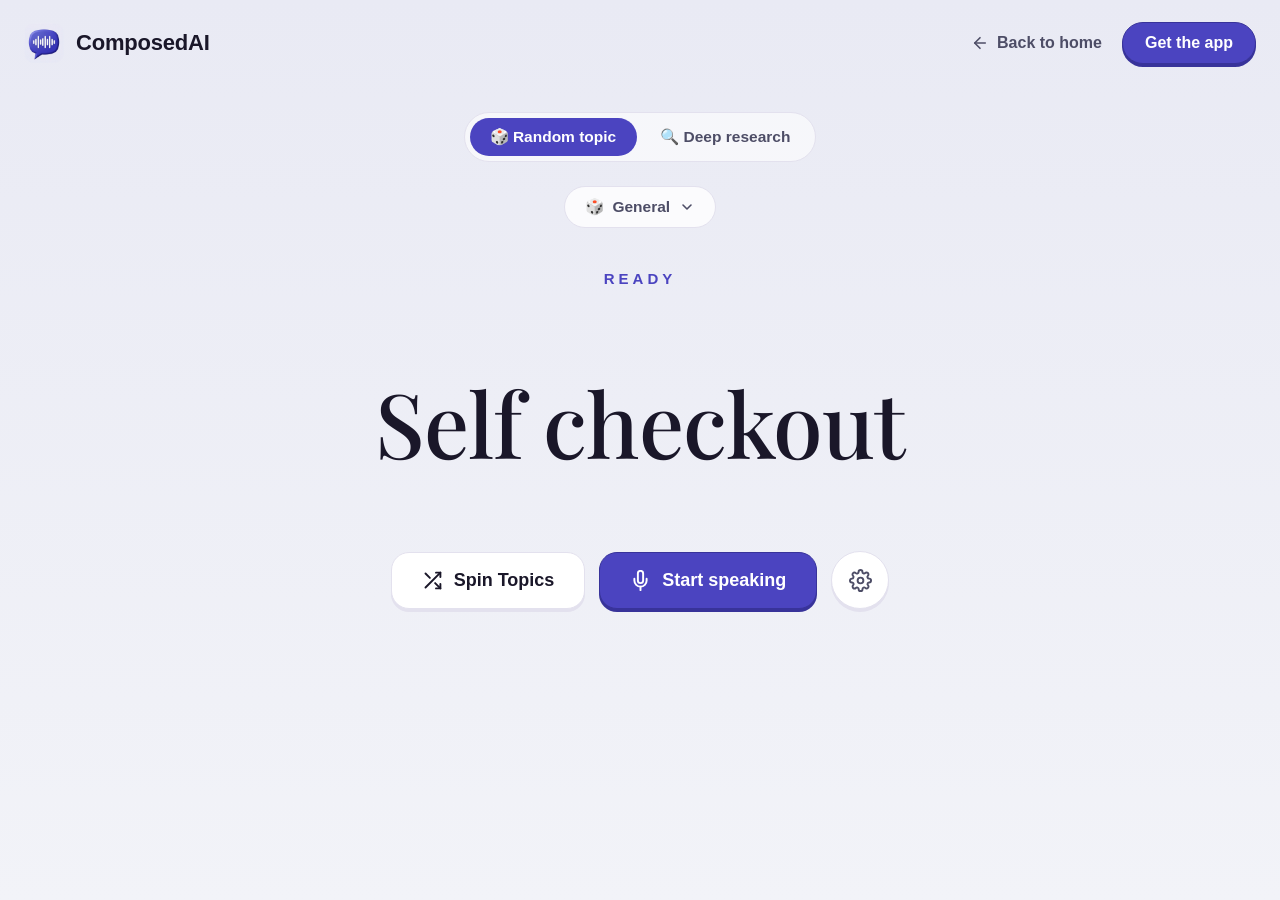
==== commit 9e89c628: "Add Invert toggle to topic generator settings Co-Authored-By: Claude Fable 5 <noreply@anthropic.com>" ====
--- a/topic-generator/index.html
+++ b/topic-generator/index.html
@@ -4,130 +4,1196 @@
 <meta charset="UTF-8">
 <meta name="viewport" content="width=device-width, initial-scale=1.0">
 <title>Random Topic Generator by ComposedAI</title>
-<meta name="description" content="A free random topic generator for speaking practice. Pick a category, spin, and talk about whatever it lands on for one minute.">
+<meta name="description" content="A free random topic generator for speaking practice. Spin, get a prompt, and talk about it for one minute.">
 <link rel="apple-touch-icon" href="../assets/apple-touch-icon.png">
 <meta property="og:title" content="Random Topic Generator by ComposedAI">
-<meta property="og:description" content="Pick a category, spin, and talk about whatever it lands on for one minute.">
+<meta property="og:description" content="Spin, get a prompt, and talk about it for one minute.">
 <meta property="og:type" content="website">
 <meta property="og:url" content="https://composedai.app/topic-generator/">
 <meta property="og:image" content="https://composedai.app/assets/og.png">
 <meta name="twitter:card" content="summary_large_image">
 <meta name="twitter:image" content="https://composedai.app/assets/og.png">
-<link rel="icon" href="[data-uri]">
-<link rel="stylesheet" href="../styles.css?v=31">
+<link rel="icon" href="../assets/icon.png">
+<link rel="preconnect" href="https://fonts.googleapis.com">
+<link rel="preconnect" href="https://fonts.gstatic.com" crossorigin>
+<link rel="stylesheet" href="https://fonts.googleapis.com/css2?family=Playfair+Display:wght@500;600&display=swap">
+<style>
+  :root {
+    --accent: #4B44C0;
+    --accent-deep: #38339A;
+    --ink: #1A1729;
+    --ink2: #4D4D66;
+    --ink3: #80809C;
+    --line: rgba(75, 68, 192, 0.22);
+    --rec-red: #FF4D54;
+    --font: ui-rounded, "SF Pro Rounded", -apple-system, BlinkMacSystemFont, "Segoe UI", Roboto, sans-serif;
+  }
+  * { margin: 0; padding: 0; box-sizing: border-box; }
+  html, body { height: 100%; }
+  body {
+    font-family: var(--font);
+    color: var(--ink);
+    background: linear-gradient(180deg, #E9EAF4 0%, #F2F3F8 100%);
+    -webkit-font-smoothing: antialiased;
+  }
+  .stage {
+    min-height: 100vh;
+    min-height: 100dvh;
+    display: flex;
+    flex-direction: column;
+    align-items: center;
+    justify-content: flex-start;
+    padding: 0 20px 46px;
+    text-align: center;
+  }
+  .topBar {
+    width: 100%;
+    max-width: 1240px;
+    display: flex;
+    align-items: center;
+    justify-content: space-between;
+    padding: 22px 4px;
+  }
+  .brand {
+    display: inline-flex;
+    align-items: center;
+    gap: 12px;
+    text-decoration: none;
+    color: var(--ink);
+    font-size: 22px;
+    font-weight: 800;
+    letter-spacing: -0.2px;
+  }
+  .brand img { width: 40px; height: 40px; border-radius: 11px; }
+  .backHome {
+    display: inline-flex;
+    align-items: center;
+    gap: 8px;
+    text-decoration: none;
+    color: var(--ink2);
+    font-size: 16px;
+    font-weight: 700;
+  }
+  .backHome:hover { color: var(--ink); }
+  .topRight { display: flex; align-items: center; gap: 20px; }
+  .getAppBtn {
+    font-size: 16px;
+    font-weight: 800;
+    color: #fff;
+    background: var(--accent);
+    border: 1.5px solid var(--accent-deep);
+    box-shadow: 0 3px 0 var(--accent-deep);
+    border-radius: 999px;
+    padding: 11px 22px;
+    text-decoration: none;
+  }
+  .getAppBtn:active { transform: translateY(2px); box-shadow: 0 1px 0 var(--accent-deep); }
+  .getAppBtn:hover { background: #574FD0; }
+  @media (max-width: 560px) {
+    .brand { font-size: 18px; }
+    .brand img { width: 32px; height: 32px; border-radius: 9px; }
+    .backHome { font-size: 14px; }
+    .backHome .bhText { display: none; }
+    .topRight { gap: 12px; }
+    .getAppBtn { font-size: 14px; padding: 9px 16px; }
+  }
+  .middle {
+    display: flex;
+    flex-direction: column;
+    align-items: center;
+    gap: 22px;
+    width: 100%;
+    max-width: 980px;
+    margin-top: 26px;
+  }
+  .modeToggle {
+    position: relative;
+    display: inline-flex;
+    align-items: center;
+    gap: 4px;
+    background: rgba(255, 255, 255, 0.6);
+    border: 1.5px solid #E3E1EE;
+    border-radius: 999px;
+    padding: 5px;
+    margin-bottom: 2px;
+  }
+  .modeToggle .slider {
+    position: absolute;
+    top: 5px;
+    bottom: 5px;
+    border-radius: 999px;
+    background: var(--accent);
+    transition: left 0.28s cubic-bezier(0.34, 1.3, 0.5, 1), width 0.28s cubic-bezier(0.34, 1.3, 0.5, 1);
+    z-index: 0;
+  }
+  .modeToggle button {
+    position: relative;
+    z-index: 1;
+    font-family: var(--font);
+    font-size: 15.5px;
+    font-weight: 800;
+    color: var(--ink2);
+    background: none;
+    border: none;
+    border-radius: 999px;
+    padding: 10px 20px;
+    cursor: pointer;
+    display: inline-flex;
+    align-items: center;
+    gap: 8px;
+    transition: color 0.2s ease;
+  }
+  .modeToggle button.on { color: #fff; }
+  .modeToggle button:not(.on):hover { color: var(--ink); }
+  @media (max-width: 520px) {
+    .modeToggle button { font-size: 14px; padding: 9px 14px; }
+  }
+  .catWrap { position: relative; margin-bottom: 4px; }
+  #catBtn {
+    font-family: var(--font);
+    font-size: 15.5px;
+    font-weight: 700;
+    color: var(--ink2);
+    background: rgba(255, 255, 255, 0.8);
+    border: 1.5px solid #E3E1EE;
+    border-radius: 999px;
+    padding: 11px 20px;
+    cursor: pointer;
+    display: inline-flex;
+    align-items: center;
+    gap: 9px;
+    transition: border-color 0.15s ease, color 0.15s ease;
+  }
+  #catBtn:hover:not(:disabled) { border-color: var(--accent); color: var(--ink); }
+  #catBtn:disabled { opacity: 0.45; cursor: default; }
+  #catBtn .chev { transition: transform 0.18s ease; }
+  .catWrap.open #catBtn .chev { transform: rotate(180deg); }
+  #catMenu {
+    display: none;
+    position: absolute;
+    top: calc(100% + 8px);
+    left: 50%;
+    transform: translateX(-50%);
+    background: #fff;
+    border: 1.5px solid #E3E1EE;
+    border-radius: 18px;
+    box-shadow: 0 14px 40px rgba(26, 23, 41, 0.14);
+    padding: 8px;
+    min-width: 248px;
+    max-height: min(440px, 62vh);
+    overflow-y: auto;
+    z-index: 20;
+  }
+  .catWrap.open #catMenu { display: block; animation: menuIn 0.16s ease-out; }
+  @keyframes menuIn {
+    0% { opacity: 0; transform: translateX(-50%) translateY(-5px) scale(0.98); }
+    100% { opacity: 1; transform: translateX(-50%) translateY(0) scale(1); }
+  }
+  #catMenu button {
+    font-family: var(--font);
+    display: flex;
+    align-items: center;
+    gap: 11px;
+    width: 100%;
+    text-align: left;
+    font-size: 15.5px;
+    font-weight: 700;
+    color: var(--ink);
+    background: none;
+    border: none;
+    border-radius: 12px;
+    padding: 11px 13px;
+    cursor: pointer;
+    transition: background 0.12s ease;
+  }
+  #catMenu button .ico { font-size: 17px; width: 24px; text-align: center; flex: 0 0 24px; }
+  #catMenu button:hover { background: rgba(75, 68, 192, 0.07); }
+  #catMenu button.sel { background: rgba(75, 68, 192, 0.12); }
+  .status {
+    font-size: 15px;
+    font-weight: 800;
+    letter-spacing: 4px;
+    color: var(--accent);
+    text-transform: uppercase;
+    min-height: 48px;
+    display: flex;
+    align-items: center;
+    transition: color 0.3s ease;
+  }
+  .status.counting {
+    font-size: 40px;
+    letter-spacing: 0;
+    font-variant-numeric: tabular-nums;
+  }
+  .status.warn { color: var(--rec-red); }
+  #topicWord {
+    font-family: "Playfair Display", Georgia, "Times New Roman", serif;
+    font-size: clamp(38px, 7vw, 92px);
+    font-weight: 500;
+    letter-spacing: -0.01em;
+    line-height: 1.08;
+    max-width: 940px;
+    text-wrap: balance;
+    min-height: 2.2em;
+    display: flex;
+    align-items: center;
+    justify-content: center;
+  }
+  #topicWord.slot { animation: slotIn 0.16s ease-out; }
+  @keyframes slotIn {
+    0% { opacity: 0.2; transform: translateY(18px); }
+    100% { opacity: 1; transform: none; }
+  }
+  #topicWord.pop { animation: pop 0.35s ease; }
+  @keyframes pop {
+    0% { transform: scale(1); }
+    40% { transform: scale(1.045); }
+    100% { transform: scale(1); }
+  }
+  #topicWord.landIn { animation: landIn 0.32s cubic-bezier(0.22, 1, 0.36, 1); }
+  @keyframes landIn {
+    0% { opacity: 0; transform: scale(0.85); }
+    60% { opacity: 1; transform: scale(1.03); }
+    100% { opacity: 1; transform: scale(1); }
+  }
+  .controls {
+    display: flex;
+    gap: 14px;
+    align-items: center;
+    justify-content: center;
+    flex-wrap: wrap;
+    margin-top: 30px;
+  }
+  .controls button {
+    font-family: var(--font);
+    font-size: 18px;
+    font-weight: 800;
+    cursor: pointer;
+    border-radius: 18px;
+    padding: 17px 30px;
+    display: inline-flex;
+    align-items: center;
+    gap: 11px;
+    transition: transform 0.12s ease, opacity 0.15s ease, background 0.15s ease, box-shadow 0.12s ease;
+  }
+  .controls button svg { width: 21px; height: 21px; flex: 0 0 auto; }
+  .controls button:active { transform: translateY(2px); }
+  .controls button:disabled { opacity: 0.45; cursor: default; }
+  #spinBtn {
+    color: var(--ink);
+    background: #fff;
+    border: 1.5px solid #E3E1EE;
+    box-shadow: 0 3px 0 #E3E1EE;
+  }
+  #spinBtn:active { box-shadow: 0 1px 0 #E3E1EE; }
+  #spinBtn:hover:not(:disabled) { border-color: #D3D0E6; }
+  #timerBtn {
+    color: #fff;
+    background: var(--accent);
+    border: 1.5px solid var(--accent-deep);
+    box-shadow: 0 3px 0 var(--accent-deep);
+  }
+  #timerBtn:active { box-shadow: 0 1px 0 var(--accent-deep); }
+  #timerBtn:hover:not(:disabled) { background: #574FD0; }
+  #gearBtn {
+    width: 58px;
+    height: 58px;
+    padding: 0;
+    border-radius: 50%;
+    color: var(--ink2);
+    background: #fff;
+    border: 1.5px solid #E3E1EE;
+    box-shadow: 0 3px 0 #E3E1EE;
+    display: inline-flex;
+    align-items: center;
+    justify-content: center;
+  }
+  #gearBtn:active { box-shadow: 0 1px 0 #E3E1EE; }
+  #gearBtn:hover:not(:disabled) { border-color: #D3D0E6; color: var(--ink); }
+  #gearBtn svg { width: 23px; height: 23px; }
+  @media (max-width: 560px) {
+    .middle { margin-top: 16px; gap: 16px; }
+    #topicWord { min-height: 2em; }
+    .controls { margin-top: 20px; gap: 6px; }
+    .controls button { font-size: 14.5px; padding: 12px 12px; gap: 6px; }
+    .controls button svg { width: 16px; height: 16px; }
+    #gearBtn { width: 44px; height: 44px; padding: 0; }
+    #gearBtn svg { width: 19px; height: 19px; }
+  }
+
+  /* ---------- Invert (settings toggle) ---------- */
+  body.inverted { background: #0B0A16; }
+  body.inverted .stage {
+    background: linear-gradient(180deg, #E9EAF4 0%, #F2F3F8 100%);
+  }
+  body.inverted .stage,
+  body.inverted .overlay,
+  body.inverted .researchScreen { filter: invert(1) hue-rotate(180deg); }
+  body.inverted img { filter: invert(1) hue-rotate(180deg); }
+
+  /* ---------- Settings modal ---------- */
+  .overlay {
+    position: fixed;
+    inset: 0;
+    background: rgba(26, 23, 41, 0.38);
+    display: none;
+    align-items: center;
+    justify-content: center;
+    padding: 20px;
+    z-index: 50;
+  }
+  .overlay.open { display: flex; }
+  .modal {
+    background: #fff;
+    border-radius: 24px;
+    box-shadow: 0 24px 60px rgba(26, 23, 41, 0.25);
+    width: 100%;
+    max-width: 470px;
+    max-height: 90vh;
+    overflow-y: auto;
+    padding: 30px 28px 26px;
+    text-align: left;
+  }
+  .modal h2 {
+    font-family: "Playfair Display", Georgia, serif;
+    font-size: 34px;
+    font-weight: 500;
+    margin: 0 0 6px;
+  }
+  .modal .sub { font-size: 16px; color: var(--ink3); margin: 0 0 26px; }
+  .setRow { margin-bottom: 24px; }
+  .setHead {
+    display: flex;
+    align-items: baseline;
+    justify-content: space-between;
+    margin-bottom: 10px;
+  }
+  .setHead .lab {
+    font-size: 13px;
+    font-weight: 800;
+    letter-spacing: 2.5px;
+    text-transform: uppercase;
+    color: var(--accent);
+  }
+  .setHead .val {
+    font-family: "Playfair Display", Georgia, serif;
+    font-size: 26px;
+    font-weight: 500;
+    color: var(--ink);
+  }
+  .modal input[type="range"] {
+    width: 100%;
+    accent-color: var(--accent);
+    height: 26px;
+    cursor: pointer;
+  }
+  .rangeEnds {
+    display: flex;
+    justify-content: space-between;
+    font-size: 14px;
+    color: var(--ink3);
+    margin-top: 2px;
+  }
+  .setNote { font-size: 15px; color: var(--ink3); margin-top: 8px; }
+  .muteRow {
+    display: flex;
+    align-items: center;
+    gap: 12px;
+    margin: 4px 0 22px;
+    font-size: 17px;
+    font-weight: 600;
+    color: var(--ink);
+    cursor: pointer;
+    user-select: none;
+  }
+  .muteRow input[type="checkbox"] {
+    width: 21px;
+    height: 21px;
+    accent-color: var(--accent);
+    cursor: pointer;
+  }
+  .modalFoot {
+    border-top: 1px solid #ECEAF4;
+    padding-top: 16px;
+  }
+  .modalFoot .savedNote { font-size: 15px; color: var(--ink3); margin: 0 0 16px; }
+  #doneBtn {
+    font-family: var(--font);
+    width: 100%;
+    font-size: 18px;
+    font-weight: 800;
+    color: #fff;
+    background: var(--accent);
+    border: 1.5px solid var(--accent-deep);
+    box-shadow: 0 3px 0 var(--accent-deep);
+    border-radius: 999px;
+    padding: 16px;
+    cursor: pointer;
+  }
+  #doneBtn:active { transform: translateY(2px); box-shadow: 0 1px 0 var(--accent-deep); }
+  #doneBtn:hover { background: #574FD0; }
+
+  /* ---------- Research timer screen ---------- */
+  .researchScreen {
+    position: fixed;
+    inset: 0;
+    background: linear-gradient(180deg, #E9EAF4 0%, #F2F3F8 100%);
+    display: none;
+    flex-direction: column;
+    align-items: center;
+    justify-content: center;
+    gap: 16px;
+    padding: 24px;
+    text-align: center;
+    z-index: 40;
+  }
+  .researchScreen.open { display: flex; }
+  .rsTopic {
+    font-size: 18px;
+    font-weight: 800;
+    letter-spacing: 3px;
+    text-transform: uppercase;
+    color: var(--accent);
+    max-width: 90vw;
+  }
+  .rsLabel {
+    font-size: 12.5px;
+    font-weight: 800;
+    letter-spacing: 3.5px;
+    text-transform: uppercase;
+    color: var(--ink3);
+  }
+  .rsRingWrap {
+    position: relative;
+    width: min(72vw, 360px);
+    aspect-ratio: 1;
+    margin: 10px 0;
+  }
+  .rsRingWrap svg { width: 100%; height: 100%; display: block; }
+  .rsRingWrap .track {
+    fill: #fff;
+    stroke: #E3E1EE;
+    stroke-width: 16;
+  }
+  .rsRingWrap .prog {
+    fill: none;
+    stroke: var(--accent);
+    stroke-width: 16;
+    stroke-linecap: round;
+    transition: stroke-dashoffset 1s linear;
+  }
+  .rsTime {
+    position: absolute;
+    inset: 0;
+    display: flex;
+    align-items: center;
+    justify-content: center;
+    font-family: "Playfair Display", Georgia, serif;
+    font-size: clamp(54px, 12vw, 96px);
+    font-weight: 500;
+    color: var(--accent);
+  }
+  .rsCaption { font-size: 17px; color: var(--ink2); }
+  .rsSub { font-size: 15px; color: var(--ink3); display: none; }
+  .researchScreen.done .rsSub { display: block; }
+  .researchScreen.done #rsLabel { visibility: hidden; }
+  .researchScreen.done .prog { opacity: 0; }
+  .rsTime.warn { color: var(--rec-red); }
+  .rsBtns {
+    display: flex;
+    align-items: center;
+    gap: 22px;
+    margin-top: 8px;
+  }
+  #rsDone {
+    font-family: var(--font);
+    font-size: 17px;
+    font-weight: 800;
+    color: #fff;
+    background: var(--accent);
+    border: 1.5px solid var(--accent-deep);
+    box-shadow: 0 3px 0 var(--accent-deep);
+    border-radius: 999px;
+    padding: 15px 28px;
+    cursor: pointer;
+  }
+  #rsDone:active { transform: translateY(2px); box-shadow: 0 1px 0 var(--accent-deep); }
+  #rsDone:hover { background: #574FD0; }
+  #rsClose {
+    font-family: var(--font);
+    font-size: 16px;
+    font-weight: 700;
+    color: var(--ink2);
+    background: none;
+    border: none;
+    text-decoration: underline;
+    cursor: pointer;
+  }
+  #rsClose:hover { color: var(--ink); }
+</style>
 </head>
 <body>
 
-<nav>
-  <div class="wrap navRow">
+<div class="stage">
+  <div class="topBar">
     <a class="brand" href="../">
-      <img src="[data-uri]" alt="ComposedAI logo">
+      <img src="../assets/icon.png" alt="ComposedAI logo">
       <span>ComposedAI</span>
     </a>
-    <div class="navLinks">
-      <a href="./">Topic generator</a>
-      <a href="../#how">How it works</a>
-      <a href="../#who">Who it's for</a>
-      <a href="../#faq">FAQs</a>
-      <a href="../#contact">Contact</a>
+    <div class="topRight">
+      <a class="backHome" href="../">
+        <svg viewBox="0 0 24 24" width="18" height="18" fill="none" stroke="currentColor" stroke-width="2.2" stroke-linecap="round" stroke-linejoin="round"><line x1="19" y1="12" x2="5" y2="12"/><polyline points="12 19 5 12 12 5"/></svg>
+        <span class="bhText">Back to home</span>
+      </a>
+      <a class="getAppBtn" href="https://apps.apple.com/us/app/composedai-speaking-coach/id6787477539">Get the app</a>
     </div>
-    <a class="getapp" href="#">Get the app</a>
-    <button class="burger" aria-label="Menu" onclick="document.querySelector('.mobileMenu').classList.toggle('open')">
-      <span></span><span></span><span></span>
+  </div>
+
+  <div class="middle">
+    <div class="modeToggle" id="modeToggle">
+      <span class="slider" id="modeSlider"></span>
+      <button id="modeCuff" class="on">&#x1F3B2; Random topic</button>
+      <button id="modeResearch">&#x1F50D; Deep research</button>
+    </div>
+    <div class="catWrap" id="catWrap">
+      <button id="catBtn">
+        <span id="catLabel">General</span>
+        <svg class="chev" viewBox="0 0 24 24" width="16" height="16" fill="none" stroke="currentColor" stroke-width="2.4" stroke-linecap="round" stroke-linejoin="round"><polyline points="6 9 12 15 18 9"/></svg>
+      </button>
+      <div id="catMenu"></div>
+    </div>
+    <div class="status" id="status">Ready</div>
+    <div id="topicWord">Leftovers</div>
+  </div>
+
+  <div class="controls">
+    <button id="spinBtn">
+      <svg viewBox="0 0 24 24" fill="none" stroke="currentColor" stroke-width="2.2" stroke-linecap="round" stroke-linejoin="round"><polyline points="16 3 21 3 21 8"/><line x1="4" y1="20" x2="21" y2="3"/><polyline points="21 16 21 21 16 21"/><line x1="15" y1="15" x2="21" y2="21"/><line x1="4" y1="4" x2="9" y2="9"/></svg>
+      Spin Topics
+    </button>
+    <button id="timerBtn">
+      <svg viewBox="0 0 24 24" fill="none" stroke="currentColor" stroke-width="2.2" stroke-linecap="round" stroke-linejoin="round"><path d="M12 1a3 3 0 0 0-3 3v8a3 3 0 0 0 6 0V4a3 3 0 0 0-3-3z"/><path d="M19 10v2a7 7 0 0 1-14 0v-2"/><line x1="12" y1="19" x2="12" y2="23"/></svg>
+      <span id="timerLabel">Start speaking</span>
+    </button>
+    <button id="gearBtn" aria-label="Settings">
+      <svg viewBox="0 0 24 24" fill="none" stroke="currentColor" stroke-width="2" stroke-linecap="round" stroke-linejoin="round"><circle cx="12" cy="12" r="3"/><path d="M19.4 15a1.65 1.65 0 0 0 .33 1.82l.06.06a2 2 0 0 1 0 2.83 2 2 0 0 1-2.83 0l-.06-.06a1.65 1.65 0 0 0-1.82-.33 1.65 1.65 0 0 0-1 1.51V21a2 2 0 0 1-2 2 2 2 0 0 1-2-2v-.09a1.65 1.65 0 0 0-1.08-1.51 1.65 1.65 0 0 0-1.82.33l-.06.06a2 2 0 0 1-2.83 0 2 2 0 0 1 0-2.83l.06-.06a1.65 1.65 0 0 0 .33-1.82 1.65 1.65 0 0 0-1.51-1H3a2 2 0 0 1-2-2 2 2 0 0 1 2-2h.09a1.65 1.65 0 0 0 1.51-1.08 1.65 1.65 0 0 0-.33-1.82l-.06-.06a2 2 0 0 1 0-2.83 2 2 0 0 1 2.83 0l.06.06a1.65 1.65 0 0 0 1.82.33h.09a1.65 1.65 0 0 0 1-1.51V3a2 2 0 0 1 2-2 2 2 0 0 1 2 2v.09a1.65 1.65 0 0 0 1 1.51 1.65 1.65 0 0 0 1.82-.33l.06-.06a2 2 0 0 1 2.83 0 2 2 0 0 1 0 2.83l-.06.06a1.65 1.65 0 0 0-.33 1.82v.09a1.65 1.65 0 0 0 1.51 1H21a2 2 0 0 1 2 2 2 2 0 0 1-2 2h-.09a1.65 1.65 0 0 0-1.51 1z"/></svg>
     </button>
   </div>
-  <div class="mobileMenu">
-    <a href="./">Topic generator</a>
-    <a href="../#how">How it works</a>
-    <a href="../#who">Who it's for</a>
-    <a href="../#faq">FAQs</a>
-    <a href="../#contact">Contact</a>
-    <a class="getapp" href="#">Get the app</a>
-  </div>
-</nav>
-
-<section class="sect" id="generator" style="padding-top: 54px;">
-  <div class="wrap">
-    <div class="sectHead">
-      <div class="kicker">Random topic generator</div>
-      <h2>One topic. One minute.</h2>
-      <p>Pick a category, spin, and talk about whatever it lands on for sixty seconds. That's the whole workout.</p>
+</div>
+
+<div class="overlay" id="overlay">
+  <div class="modal" role="dialog" aria-label="Settings">
+    <h2>Settings</h2>
+    <p class="sub">Timer lengths in whole minutes.</p>
+
+    <div class="setRow">
+      <div class="setHead">
+        <span class="lab">Speech</span>
+        <span class="val" id="speechVal">1 min</span>
+      </div>
+      <input type="range" id="speechRange" min="1" max="10" step="1" value="1">
+      <div class="rangeEnds"><span>1 min</span><span>10 min</span></div>
     </div>
-    <div class="genCard" id="genCard">
-      <div class="chips" id="chips"></div>
-      <div class="reel"><div id="topicWord">Nostalgia</div></div>
-      <div class="genBtns">
-        <button class="spinBtn" id="spinBtn">&#x1F500;&nbsp; Spin</button>
-        <a class="getapp" href="#">Practice it in the app</a>
+
+    <div class="setRow">
+      <div class="setHead">
+        <span class="lab">Research</span>
+        <span class="val" id="researchVal">10 min</span>
       </div>
-      <div class="genHint">In the app, a timer keeps you honest and every rep builds your streak.</div>
+      <input type="range" id="researchRange" min="1" max="60" step="1" value="10">
+      <div class="rangeEnds"><span>1 min</span><span>60 min</span></div>
+      <div class="setNote">Deep research only</div>
+    </div>
+
+    <label class="muteRow">
+      <input type="checkbox" id="muteCheck">
+      Mute sound effects
+    </label>
+
+    <label class="muteRow">
+      <input type="checkbox" id="invertCheck">
+      Invert
+    </label>
+
+    <div class="modalFoot">
+      <p class="savedNote">Saved for next time.</p>
+      <button id="doneBtn">Done</button>
     </div>
   </div>
-</section>
-
-<section class="sect">
-  <div class="wrap">
-    <div class="band">
-      <h2>Take the reps where they count.</h2>
-      <p>In ComposedAI the generator comes with a 60 second timer, a private library of your takes, streaks, and a deep research mode that has you explain real concepts out loud.</p>
-      <a class="getapp big" href="#">Get the app</a>
-    </div>
+</div>
+
+<div class="researchScreen" id="researchScreen">
+  <div class="rsTopic" id="rsTopic">Topic</div>
+  <div class="rsLabel" id="rsLabel">Researching</div>
+  <div class="rsRingWrap">
+    <svg viewBox="0 0 340 340">
+      <circle class="track" cx="170" cy="170" r="152"></circle>
+      <circle class="prog" id="rsProg" cx="170" cy="170" r="152" transform="rotate(-90 170 170)"></circle>
+    </svg>
+    <div class="rsTime" id="rsTime">10:00</div>
   </div>
-</section>
-
-<footer>
-  <div class="wrap footRow">
-    <a class="brand" href="../">
-      <img src="[data-uri]" alt="ComposedAI logo">
-      <span>ComposedAI</span>
-    </a>
-    <div class="footLinks">
-      <a href="../">Home</a>
-      <a href="../#faq">FAQs</a>
-      <a href="https://sprinkle-laborer-159.notion.site/Privacy-Policy-399e34baeaed80329855d920e9af19cd">Privacy Policy</a>
-      <a href="https://sprinkle-laborer-159.notion.site/TERMS-OF-SERVICE-399e34baeaed806a9142dc19278c5c1c">Terms of Service</a>
-      <a href="mailto:jacobself722@gmail.com">Contact</a>
-    </div>
-    <div class="copy">&copy; 2026 ComposedAI &middot; composedai.app</div>
+  <div class="rsCaption" id="rsCaption">Research.</div>
+  <div class="rsSub" id="rsSub">Up next: 1 min to speak.</div>
+  <div class="rsBtns">
+    <button id="rsDone">Done researching</button>
+    <button id="rsClose">Close</button>
   </div>
-</footer>
+</div>
 
 <script>
-const APP_STORE_URL = "https://apps.apple.com/us/app/composedai-speaking-coach/id6787477539";
-document.querySelectorAll(".getapp").forEach(a => { a.href = APP_STORE_URL; });
-
-// ---------- Topic banks (mirrors the app) ----------
-const CATEGORIES = [
-  { name: "General", emoji: "\u{1F3B2}", topics: ["Nostalgia","Alarm clocks","Voicemail","Leftovers","Traffic lights","Umbrellas","Junk drawers","Road trips","Waiting rooms","Small talk","Houseplants","Garage sales","Elevators","Birthday parties","Board games","Grocery stores"] },
-  { name: "Money", emoji: "\u{1F4B8}", topics: ["Budgeting","Tipping","Credit cards","Subscriptions","Impulse buys","Payday","Rent","Coupons","Savings goals","Lottery tickets","Price tags","Allowances"] },
-  { name: "Business", emoji: "\u{1F4BC}", topics: ["Side hustles","Small businesses","Food trucks","Customer service","Business cards","Franchises","Negotiations","Cold calls","Family businesses","Barbershops","Pop-up shops","Pitch meetings"] },
-  { name: "Tech & AI", emoji: "\u{1F916}", topics: ["Chatbots","Passwords","Screen time","Autocorrect","Self checkout","Smart homes","Algorithms","Spam calls","Robot vacuums","Group chats","Wearables","Software updates"] },
-  { name: "Fitness", emoji: "\u{1F4AA}", topics: ["Rest days","Gym culture","Protein shakes","Home workouts","Morning runs","Step counts","Stretching","Pickup games","Sports drinks","Foam rollers","Personal records","Locker rooms"] },
-  { name: "Productivity", emoji: "✅", topics: ["To-do lists","Deadlines","Snooze buttons","Multitasking","Procrastination","Sticky notes","Calendars","Deep work","Coffee breaks","Inbox zero","Morning routines","Time blocking"] },
-  { name: "History", emoji: "\u{1F3DB}️", topics: ["Ancient Rome","The space race","Pirates","Castles","The gold rush","Samurai","The printing press","Old maps","Pyramids","World fairs","Knights","The Wild West"] },
+// ---------- Topic banks ----------
+const BANKS = {
+  "General": [
+    "Leftovers",
+    "Bookshelf",
+    "Traffic",
+    "Brain rot",
+    "Doorbell",
+    "Alarm clocks",
+    "Waiting room",
+    "Autocorrect",
+    "Group chats",
+    "Small talk",
+    "Junk drawer",
+    "Road trips",
+    "Voicemail",
+    "Elevators",
+    "Grocery stores",
+    "Nostalgia",
+    "Umbrellas",
+    "Birthday parties",
+    "Board games",
+    "Garage sales",
+    "Houseplants",
+    "Screenshots",
+    "Loading screens",
+    "Shopping carts",
+    "Vending machines",
+    "Gas stations",
+    "Left on read",
+    "Snooze button",
+    "Airplane mode",
+    "Parallel parking",
+    "Ice cream trucks",
+    "Middle seats",
+    "Self checkout",
+    "Wi-Fi passwords",
+    "Sunday nights",
+    "Monday mornings",
+    "Lost socks",
+    "Phone chargers",
+    "Drive-thrus",
+    "Hotel breakfast",
+    "Receipts",
+    "Couch naps",
+    "Front porches",
+    "Window seats",
+    "Shower thoughts",
+    "Eye contact",
+    "Handshakes",
+    "Cereal",
+  ],
+  "AI & tech": [
+    "Chatbots",
+    "Passwords",
+    "Screen time",
+    "Smart homes",
+    "Algorithms",
+    "Spam calls",
+    "Robot vacuums",
+    "Software updates",
+    "Bluetooth",
+    "Airplane Wi-Fi",
+    "Face ID",
+    "QR codes",
+    "Self-driving cars",
+    "Drones",
+    "VR headsets",
+    "Smart watches",
+    "Video calls",
+    "Voice assistants",
+    "Emojis",
+    "Notifications",
+    "Dark mode",
+    "Pop-up ads",
+    "Terms and conditions",
+    "CAPTCHA",
+    "The cloud",
+    "Deepfakes",
+    "AI art",
+    "Streaming services",
+    "Tech support",
+    "Old phones",
+    "Flip phones",
+    "Landlines",
+    "Dial-up internet",
+  ],
+  "Fitness": [
+    "Rest days",
+    "Leg day",
+    "Cardio",
+    "Gym culture",
+    "Gym mirrors",
+    "Gym memberships",
+    "Gym etiquette",
+    "January gym crowds",
+    "Home workouts",
+    "Morning runs",
+    "Running clubs",
+    "Treadmills",
+    "Stretching",
+    "Yoga",
+    "Cold plunges",
+    "Saunas",
+    "Protein shakes",
+    "Pre-workout",
+    "Sore muscles",
+    "Personal records",
+    "Push-ups",
+    "Step counts",
+    "Locker rooms",
+    "Foam rollers",
+    "Sports drinks",
+    "New Year's resolutions",
+    "Walking",
+    "Fitness influencers",
+  ],
+  "History": [
+    "Ancient Rome",
+    "Ancient Greece",
+    "Ancient Egypt",
+    "The pyramids",
+    "Pirates",
+    "Knights",
+    "Castles",
+    "Samurai",
+    "Vikings",
+    "Gladiators",
+    "Cavemen",
+    "The Ice Age",
+    "The Wild West",
+    "The gold rush",
+    "The space race",
+    "The moon landing",
+    "The printing press",
+    "The Renaissance",
+    "The Silk Road",
+    "Medieval times",
+    "The Titanic",
+    "The Great Wall",
+    "Stonehenge",
+    "Hieroglyphics",
+    "Lost cities",
+    "Buried treasure",
+    "Old maps",
+    "Old photographs",
+    "World fairs",
+    "Museums",
+    "Time capsules",
+    "Family trees",
+    "The 80s",
+    "The 90s",
+    "The 2000s",
+  ],
+  "Literature": [
+    "Libraries",
+    "Bookstores",
+    "Audiobooks",
+    "E-readers",
+    "Book covers",
+    "Book clubs",
+    "Bookmarks",
+    "Plot twists",
+    "Plot holes",
+    "Cliffhangers",
+    "Sequels",
+    "Trilogies",
+    "Villains",
+    "Heroes",
+    "Fan fiction",
+    "Poetry",
+    "Required reading",
+    "Summer reading",
+    "SparkNotes",
+    "Speed reading",
+    "Rereading",
+    "Dog-eared pages",
+    "Reading before bed",
+    "Books vs movies",
+    "Fairy tales",
+    "Comic books",
+    "Graphic novels",
+    "Mystery novels",
+    "Romance novels",
+    "Fantasy worlds",
+    "Dystopias",
+    "Autobiographies",
+    "Diaries",
+    "Handwriting",
+    "Pen names",
+    "Writer's block",
+  ],
+  "Music": [
+    "Concerts",
+    "Concert tickets",
+    "Music festivals",
+    "Mosh pits",
+    "Front row",
+    "Your first concert",
+    "Playlists",
+    "Shuffle mode",
+    "Skipping songs",
+    "Songs stuck in your head",
+    "Guilty pleasure songs",
+    "Sad songs",
+    "Breakup songs",
+    "Workout music",
+    "Study music",
+    "Elevator music",
+    "Movie soundtracks",
+    "Theme songs",
+    "One-hit wonders",
+    "Boy bands",
+    "Garage bands",
+    "Cover songs",
+    "Remixes",
+    "Autotune",
+    "Lip syncing",
+    "Song lyrics",
+    "Album covers",
+    "Vinyl",
+    "Headphones",
+    "Car karaoke",
+    "Shower singing",
+    "Karaoke",
+    "Air guitar",
+    "Drummers",
+    "Slow dancing",
+    "Musicals",
+    "Oldies",
+    "National anthems",
+    "Whistling",
+    "Background music",
+  ],
+  "Philosophy": [
+    "Free will",
+    "Fate",
+    "Karma",
+    "Luck",
+    "Regret",
+    "Deja vu",
+    "The trolley problem",
+    "Simulation theory",
+    "The meaning of life",
+    "Happiness",
+    "Time",
+    "Infinity",
+    "Human nature",
+    "Right and wrong",
+    "White lies",
+    "Integrity",
+    "Second chances",
+    "Forgiveness",
+    "Growing up",
+    "Growing old",
+    "Legacy",
+    "Success",
+    "Failure",
+    "Change",
+    "Choices",
+    "Coincidences",
+    "Silence",
+    "Solitude",
+    "Honesty",
+    "Trust",
+    "Courage",
+    "Wisdom",
+    "Ego",
+    "Ambition",
+    "Patience",
+    "Gratitude",
+    "Perfection",
+    "Comparison",
+    "The past",
+    "The future",
+    "Hope",
+    "Fear",
+    "Truth",
+    "Money and happiness",
+  ],
+  "Science & space": [
+    "Black holes",
+    "The moon",
+    "Mars",
+    "Aliens",
+    "UFOs",
+    "Astronauts",
+    "Zero gravity",
+    "Rockets",
+    "Satellites",
+    "Space junk",
+    "The Big Bang",
+    "Time travel",
+    "Parallel universes",
+    "The speed of light",
+    "Stars",
+    "The sun",
+    "Eclipses",
+    "Meteor showers",
+    "Northern lights",
+    "Telescopes",
+    "Gravity",
+    "Magnets",
+    "Lightning",
+    "Volcanoes",
+    "Earthquakes",
+    "The deep sea",
+    "Deep sea creatures",
+    "Sharks",
+    "Octopuses",
+    "Jellyfish",
+    "Bees",
+    "Ants",
+    "Dinosaurs",
+    "Evolution",
+    "DNA",
+    "Cloning",
+    "Robots",
+    "The brain",
+    "Memory",
+    "Dreams",
+    "Sleep",
+    "Instincts",
+    "Optical illusions",
+    "Goosebumps",
+    "Hiccups",
+    "Yawning",
+    "Germs",
+  ],
+  "Sports": [
+    "Trash talk",
+    "Rivalries",
+    "Underdogs",
+    "Comebacks",
+    "Losing streaks",
+    "Buzzer beaters",
+    "Overtime",
+    "Penalty kicks",
+    "Free throws",
+    "GOAT debates",
+    "Tailgating",
+    "Stadium food",
+    "Halftime shows",
+    "Super fans",
+    "Fantasy leagues",
+    "Referees",
+    "Instant replay",
+    "Pickup games",
+    "Intramurals",
+    "Youth sports",
+    "Sports parents",
+    "Coaches",
+    "Team captains",
+    "Benchwarmers",
+    "Tryouts",
+    "Pregame rituals",
+    "Superstitions",
+    "Jerseys",
+    "Mascots",
+    "Touchdown dances",
+    "The Olympics",
+    "The World Cup",
+    "March Madness",
+    "Draft day",
+    "Golf",
+    "Bowling",
+    "Ping pong",
+    "Pickleball",
+    "Esports",
+    "Marathons",
+    "Extreme sports",
+    "Skateboarding",
+    "Surfing",
+    "Sports movies",
+  ],
+  "Work & career": [
+    "Job interviews",
+    "Resumes",
+    "Cover letters",
+    "First jobs",
+    "Side hustles",
+    "Remote work",
+    "Office jobs",
+    "Cubicles",
+    "Meetings",
+    "Emails",
+    "Reply all",
+    "Performance reviews",
+    "Promotions",
+    "Raises",
+    "Quitting",
+    "Two weeks notice",
+    "Bosses",
+    "Coworkers",
+    "Work friends",
+    "Office parties",
+    "Water cooler talk",
+    "Lunch breaks",
+    "Office coffee",
+    "Deadlines",
+    "Multitasking",
+    "Procrastination",
+    "To-do lists",
+    "Networking",
+    "LinkedIn",
+    "Dress codes",
+    "Commutes",
+    "Retirement",
+    "Dream jobs",
+    "Career changes",
+    "Internships",
+    "Group projects",
+    "Business cards",
+    "Elevator pitches",
+  ],
+};
+
+// ---------- Deep research bank (real concepts, verbatim from the app's research reel) ----------
+const RESEARCH_TOPICS = [
+  "The Ben Franklin effect", "The ostrich effect", "Berkson's paradox",
+  "The compromise effect", "Ironic process theory", "Affect labeling",
+  "Affective forecasting", "The focusing illusion", "The end-of-history illusion",
+  "The false consensus effect", "The spotlight effect", "Survivorship bias",
+  "The sunk cost fallacy", "Loss aversion", "The mere exposure effect",
+  "The Zeigarnik effect", "Parkinson's law", "The Pygmalion effect",
+  "The bystander effect", "The Streisand effect", "The Lindy effect",
+  "Goodhart's law", "The Peter principle", "The paradox of choice",
+  "Hedonic adaptation", "The IKEA effect", "The endowment effect",
+  "The peak-end rule", "The spacing effect", "The testing effect",
+  "The Hawthorne effect", "The nocebo effect", "Regression to the mean",
+  "The gambler's fallacy", "The hot hand fallacy", "The birthday paradox",
+  "Simpson's paradox", "The Monty Hall problem", "The prisoner's dilemma",
+  "Tit-for-tat", "Costly signaling", "The tragedy of the commons",
+  "The free rider problem", "Moral licensing", "The overview effect",
+  "The Baader-Meinhof phenomenon", "The uncanny valley", "The bandwagon effect",
+  "The halo effect", "The framing effect", "The decoy effect",
+  "The curse of knowledge", "The illusion of explanatory depth", "The planning fallacy",
+  "The pratfall effect", "The Von Restorff effect", "The Google effect",
+  "The Dunning-Kruger effect", "The doorway effect", "The cocktail party effect",
 ];
 
-let catIndex = 0;
-let topicIndex = 0;
+let category = "General";
+let PROMPTS = BANKS[category];
+let promptIndex = 0;
 let spinning = false;
-let spinTimeout = null;
 
 const wordEl = document.getElementById("topicWord");
-const cardEl = document.getElementById("genCard");
+const statusEl = document.getElementById("status");
 const spinBtn = document.getElementById("spinBtn");
-const chipsEl = document.getElementById("chips");
-
-CATEGORIES.forEach((c, i) => {
+const timerBtn = document.getElementById("timerBtn");
+const timerLabel = document.getElementById("timerLabel");
+const catWrap = document.getElementById("catWrap");
+const catBtn = document.getElementById("catBtn");
+const catLabel = document.getElementById("catLabel");
+const catMenu = document.getElementById("catMenu");
+
+// ---------- Category dropdown ----------
+const CAT_ICONS = {
+  "General": "\u{1F3B2}",
+  "AI & tech": "\u{1F916}",
+  "Fitness": "\u{1F4AA}",
+  "History": "\u{1F3DB}️",
+  "Literature": "\u{1F4DA}",
+  "Music": "\u{1F3B5}",
+  "Philosophy": "\u{1F4AD}",
+  "Science & space": "\u{1F680}",
+  "Sports": "\u{1F3C6}",
+  "Work & career": "\u{1F4BC}",
+};
+function catDisplay(name) {
+  return (CAT_ICONS[name] || "") + "  " + name;
+}
+Object.keys(BANKS).forEach((name) => {
   const b = document.createElement("button");
-  b.className = "chip" + (i === 0 ? " on" : "");
-  b.textContent = c.emoji + " " + c.name;
+  b.dataset.name = name;
+  const ico = document.createElement("span");
+  ico.className = "ico";
+  ico.textContent = CAT_ICONS[name] || "";
+  b.appendChild(ico);
+  b.appendChild(document.createTextNode(name));
+  if (name === category) b.classList.add("sel");
   b.onclick = () => {
-    if (spinning) return;
-    catIndex = i;
-    document.querySelectorAll(".chip").forEach((el, j) => el.classList.toggle("on", j === i));
-    spin(true);
+    catWrap.classList.remove("open");
+    if (name === category) return;
+    category = name;
+    PROMPTS = BANKS[name];
+    catLabel.textContent = catDisplay(name);
+    catMenu.querySelectorAll("button").forEach(el =>
+      el.classList.toggle("sel", el.dataset.name === name));
+    // Instantly show a topic from the new category (no reel, just a quick swap).
+    promptIndex = Math.floor(Math.random() * PROMPTS.length);
+    wordEl.textContent = PROMPTS[promptIndex];
+    wordEl.classList.remove("pop", "landIn");
+    wordEl.classList.remove("slot");
+    void wordEl.offsetWidth;
+    wordEl.classList.add("slot");
   };
-  chipsEl.appendChild(b);
+  catMenu.appendChild(b);
+});
+catLabel.textContent = catDisplay(category);
+
+// ---------- Mode toggle (Deep research behavior comes later) ----------
+let mode = "cuff";
+const modeCuff = document.getElementById("modeCuff");
+const modeResearch = document.getElementById("modeResearch");
+const modeSlider = document.getElementById("modeSlider");
+function placeSlider(animate) {
+  const btn = mode === "cuff" ? modeCuff : modeResearch;
+  if (!animate) modeSlider.style.transition = "none";
+  modeSlider.style.left = btn.offsetLeft + "px";
+  modeSlider.style.width = btn.offsetWidth + "px";
+  if (!animate) {
+    void modeSlider.offsetWidth;
+    modeSlider.style.transition = "";
+  }
+}
+function setMode(m) {
+  if (mode === m || spinning) return;
+  mode = m;
+  modeCuff.classList.toggle("on", m === "cuff");
+  modeResearch.classList.toggle("on", m === "research");
+  placeSlider(true);
+  catWrap.style.display = m === "research" ? "none" : "";
+  catWrap.classList.remove("open");
+  PROMPTS = m === "research" ? RESEARCH_TOPICS : BANKS[category];
+  // Instantly show a topic from the new bank (no reel, just a quick swap).
+  promptIndex = Math.floor(Math.random() * PROMPTS.length);
+  wordEl.textContent = PROMPTS[promptIndex];
+  wordEl.classList.remove("pop", "landIn");
+  wordEl.classList.remove("slot");
+  void wordEl.offsetWidth;
+  wordEl.classList.add("slot");
+  speakLabel();
+}
+modeCuff.onclick = () => setMode("cuff");
+modeResearch.onclick = () => setMode("research");
+window.addEventListener("resize", () => placeSlider(false));
+window.addEventListener("load", () => placeSlider(false));
+placeSlider(false);
+
+catBtn.onclick = (e) => {
+  e.stopPropagation();
+  catWrap.classList.toggle("open");
+};
+document.addEventListener("click", (e) => {
+  if (!catWrap.contains(e.target)) catWrap.classList.remove("open");
+});
+document.addEventListener("keydown", (e) => {
+  if (e.key === "Escape") {
+    catWrap.classList.remove("open");
+    overlay.classList.remove("open");
+    if (researchScreen.classList.contains("open")) finishResearch(researchPhase !== "timing");
+  }
 });
 
 // ---------- Sounds (WebAudio, gesture-gated) ----------
@@ -146,68 +1212,361 @@
     o.start(); o.stop(c.currentTime + dur);
   } catch (e) {}
 }
-function tickSound() { click(2400, 0.06, 0.03); }
-function landSound() { click(2900, 0.09, 0.05); setTimeout(() => click(3600, 0.09, 0.09), 70); }
-
-// ---------- The reel: same pacing as the app ----------
-// Fast out of the gate, gentle deceleration, extra beat before the land.
+function tickSound() {
+  // Soft filtered noise burst (ported from the reference site's tick):
+  // 18ms of decaying noise through a randomized 2200-3000Hz bandpass.
+  if (settings.muted) return;
+  try {
+    const c = ctx();
+    const t = c.currentTime;
+    const dur = 0.018;
+    const len = Math.max(1, Math.floor(c.sampleRate * dur));
+    const buf = c.createBuffer(1, len, c.sampleRate);
+    const data = buf.getChannelData(0);
+    for (let i = 0; i < len; i++) data[i] = (Math.random() * 2 - 1) * (1 - i / len);
+    const src = c.createBufferSource();
+    src.buffer = buf;
+    const bp = c.createBiquadFilter();
+    bp.type = "bandpass";
+    bp.frequency.setValueAtTime(2200 + Math.random() * 800, t);
+    bp.Q.value = 1.2;
+    const g = c.createGain();
+    g.gain.setValueAtTime(0.0001, t);
+    g.gain.exponentialRampToValueAtTime(0.55, t + 0.001);
+    g.gain.exponentialRampToValueAtTime(0.0001, t + dur);
+    src.connect(bp);
+    bp.connect(g);
+    g.connect(c.destination);
+    src.start(t);
+    src.stop(t + dur + 0.01);
+  } catch (e) {}
+}
+
+// One enveloped note into a destination (the reference site's shared helper).
+function note(c, freq, at, dur, type, vol, dest) {
+  const o = c.createOscillator();
+  const g = c.createGain();
+  o.type = type;
+  o.frequency.setValueAtTime(freq, at);
+  g.gain.setValueAtTime(0.0001, at);
+  g.gain.exponentialRampToValueAtTime(vol, at + 0.01);
+  g.gain.exponentialRampToValueAtTime(0.0001, at + dur);
+  o.connect(g);
+  g.connect(dest);
+  o.start(at);
+  o.stop(at + dur + 0.02);
+}
+// Landing sound: fast C-E-G sine arpeggio (exact port of the reference site's
+// landing recipe: 3 notes 70ms apart, 0.45s decay, 0.45 master gain).
+function landSound() {
+  if (settings.muted) return;
+  try {
+    const c = ctx();
+    const t = c.currentTime;
+    const master = c.createGain();
+    master.gain.value = 0.45;
+    master.connect(c.destination);
+    [523.25, 659.25, 783.99].forEach((f, i) => {
+      const at = t + i * 0.07;
+      const o = c.createOscillator();
+      const g = c.createGain();
+      o.type = "sine";
+      o.frequency.setValueAtTime(f, at);
+      g.gain.setValueAtTime(0.0001, at);
+      g.gain.exponentialRampToValueAtTime(0.28, at + 0.01);
+      g.gain.exponentialRampToValueAtTime(0.0001, at + 0.45);
+      o.connect(g);
+      g.connect(master);
+      o.start(at);
+      o.stop(at + 0.47);
+    });
+  } catch (e) {}
+}
+function doneSound() {
+  // Timer-complete fanfare (ported from the reference site): four rising
+  // triangle notes 120ms apart, capped with a high sine.
+  if (settings.muted) return;
+  try {
+    const c = ctx();
+    const t = c.currentTime;
+    const master = c.createGain();
+    master.gain.value = 0.5;
+    master.connect(c.destination);
+    [392, 523.25, 659.25, 784].forEach((f, i) => note(c, f, t + i * 0.12, 0.55, "triangle", 0.32, master));
+    note(c, 1046.5, t + 0.55, 0.9, "sine", 0.22, master);
+  } catch (e) {}
+}
+
+// ---------- Settings (persisted) ----------
+const SETTINGS_KEY = "composedai_topicgen_settings";
+let settings = { speechMin: 1, researchMin: 10, muted: false, inverted: false };
+try {
+  const saved = JSON.parse(localStorage.getItem(SETTINGS_KEY));
+  if (saved) settings = { ...settings, ...saved };
+} catch (e) {}
+function saveSettings() {
+  try { localStorage.setItem(SETTINGS_KEY, JSON.stringify(settings)); } catch (e) {}
+}
+
+const overlay = document.getElementById("overlay");
+const gearBtn = document.getElementById("gearBtn");
+const doneBtn = document.getElementById("doneBtn");
+const speechRange = document.getElementById("speechRange");
+const researchRange = document.getElementById("researchRange");
+const speechVal = document.getElementById("speechVal");
+const researchVal = document.getElementById("researchVal");
+const muteCheck = document.getElementById("muteCheck");
+const invertCheck = document.getElementById("invertCheck");
+
+function syncSettingsUI() {
+  speechRange.value = settings.speechMin;
+  researchRange.value = settings.researchMin;
+  speechVal.textContent = settings.speechMin + " min";
+  researchVal.textContent = settings.researchMin + " min";
+  muteCheck.checked = settings.muted;
+  invertCheck.checked = settings.inverted;
+  document.body.classList.toggle("inverted", settings.inverted);
+}
+syncSettingsUI();
+
+speechRange.oninput = () => {
+  settings.speechMin = parseInt(speechRange.value, 10);
+  speechVal.textContent = settings.speechMin + " min";
+  saveSettings();
+};
+researchRange.oninput = () => {
+  settings.researchMin = parseInt(researchRange.value, 10);
+  researchVal.textContent = settings.researchMin + " min";
+  saveSettings();
+};
+muteCheck.onchange = () => {
+  settings.muted = muteCheck.checked;
+  saveSettings();
+};
+invertCheck.onchange = () => {
+  settings.inverted = invertCheck.checked;
+  document.body.classList.toggle("inverted", settings.inverted);
+  saveSettings();
+};
+
+gearBtn.onclick = () => overlay.classList.add("open");
+doneBtn.onclick = () => overlay.classList.remove("open");
+overlay.addEventListener("click", (e) => {
+  if (e.target === overlay) overlay.classList.remove("open");
+});
+
+// ---------- The reel ----------
+// Long fast flicker (50 swaps from 28ms, growing 3% per step), then a smooth
+// deceleration over the last six swaps into the final topic.
 function spin(withSound) {
-  const topics = CATEGORIES[catIndex].topics;
-  if (spinning || topics.length < 2) return;
+  if (spinning || PROMPTS.length < 2) return;
   spinning = true;
   spinBtn.disabled = true;
-  cardEl.classList.remove("glow");
-  wordEl.classList.remove("pop");
-  step(30, 32, withSound);
+  timerBtn.disabled = true;
+  catBtn.disabled = true;
+  wordEl.classList.remove("pop", "landIn");
+  speakLabel();
+  setStatus("Drawing...", false, false);
+  step(50, 28, withSound);
 }
 
 function step(remaining, interval, withSound) {
-  let next = topicIndex;
-  const topics = CATEGORIES[catIndex].topics;
-  while (next === topicIndex) next = Math.floor(Math.random() * topics.length);
-  topicIndex = next;
-  wordEl.textContent = topics[topicIndex];
+  let next = promptIndex;
+  while (next === promptIndex) next = Math.floor(Math.random() * PROMPTS.length);
+  promptIndex = next;
+
+  // Final topic: reveal it with the scale-up animation and the landing sound
+  // fired at the exact same moment, then unlock the controls.
+  if (remaining <= 1) {
+    wordEl.textContent = PROMPTS[promptIndex];
+    wordEl.classList.remove("slot", "pop", "landIn");
+    wordEl.style.animationDuration = "";
+    void wordEl.offsetWidth;
+    wordEl.classList.add("landIn");
+    if (withSound) landSound();
+    setTimeout(land, 320);
+    return;
+  }
+
+  // Ease each swap's wait and slide duration up through the last swaps
+  // so the reel glides into the landing instead of stopping abruptly.
+  const DECEL = { 7: 110, 6: 160, 5: 230, 4: 320, 3: 440, 2: 1000 };
+  const wait = DECEL[remaining] || interval;
+  wordEl.style.animationDuration = Math.max(130, Math.min(wait * 0.85, 380)) + "ms";
+  wordEl.textContent = PROMPTS[promptIndex];
+  wordEl.classList.remove("slot", "landIn");
+  void wordEl.offsetWidth;
+  wordEl.classList.add("slot");
   if (withSound) tickSound();
-  spinTimeout = setTimeout(() => {
-    if (remaining <= 1) { land(withSound); return; }
-    let ni;
-    switch (remaining - 1) {
-      case 1: ni = 500; break;
-      case 2: ni = 380; break;
-      default: ni = interval * 1.08;
-    }
-    step(remaining - 1, ni, withSound);
-  }, interval);
-}
-
-function land(withSound) {
+  setTimeout(() => step(remaining - 1, interval * 1.03, withSound), wait);
+}
+
+function land() {
   spinning = false;
   spinBtn.disabled = false;
-  if (withSound) landSound();
-  wordEl.classList.add("pop");
-  cardEl.classList.add("glow");
-  setTimeout(() => cardEl.classList.remove("glow"), 800);
+  timerBtn.disabled = false;
+  catBtn.disabled = false;
+  setStatus("Your topic", false, false);
 }
 
 spinBtn.onclick = () => spin(true);
 
-// Auto-spin (silently) the first time the generator scrolls into view.
-let autoSpun = false;
-const io = new IntersectionObserver((entries) => {
-  entries.forEach(e => {
-    if (e.isIntersecting && !autoSpun) {
-      autoSpun = true;
-      setTimeout(() => spin(false), 350);
-      io.disconnect();
+// ---------- 1 minute countdown ----------
+function fmt(s) {
+  return Math.floor(s / 60) + ":" + String(s % 60).padStart(2, "0");
+}
+
+function setStatus(text, counting, warn) {
+  statusEl.textContent = text;
+  statusEl.classList.toggle("counting", !!counting);
+  statusEl.classList.toggle("warn", !!warn);
+}
+
+// ---------- Research timer (Deep research mode) ----------
+const researchScreen = document.getElementById("researchScreen");
+const rsTopic = document.getElementById("rsTopic");
+const rsTime = document.getElementById("rsTime");
+const rsProg = document.getElementById("rsProg");
+const rsDone = document.getElementById("rsDone");
+const rsClose = document.getElementById("rsClose");
+const RING_C = 2 * Math.PI * 152;
+rsProg.style.strokeDasharray = RING_C;
+rsProg.style.strokeDashoffset = RING_C;
+
+let researchTimerId = null;
+let researchLeft = 0;
+let researchTotal = 0;
+
+function speakLabel() {
+  timerLabel.textContent = mode === "research" ? "Start researching" : "Start speaking";
+}
+
+let researchPhase = "timing"; // "timing" while researching, "ready" once done
+
+function resetRing() {
+  rsProg.style.transition = "none";
+  rsProg.style.strokeDashoffset = RING_C;
+  void rsProg.getBoundingClientRect();
+  rsProg.style.transition = "";
+}
+
+function openResearch() {
+  researchPhase = "timing";
+  researchTotal = settings.researchMin * 60;
+  researchLeft = researchTotal;
+  researchScreen.classList.remove("done");
+  document.getElementById("rsLabel").textContent = "Researching";
+  rsTime.classList.remove("warn");
+  rsTopic.textContent = PROMPTS[promptIndex];
+  rsTime.textContent = fmt(researchLeft);
+  document.getElementById("rsCaption").textContent = "Research.";
+  rsDone.textContent = "Done researching";
+  resetRing();
+  researchScreen.classList.add("open");
+  researchTimerId = setInterval(() => {
+    researchLeft -= 1;
+    if (researchLeft <= 0) {
+      rsTime.textContent = "0:00";
+      rsProg.style.strokeDashoffset = 0;
+      clearInterval(researchTimerId);
+      researchTimerId = null;
+      doneSound();
+      setTimeout(enterReady, 1200);
+      return;
     }
-  });
-}, { threshold: 0.4 });
-io.observe(cardEl);
-
-
-// Close the mobile menu when a link inside it is tapped.
-document.querySelectorAll(".mobileMenu a").forEach(a =>
-  a.addEventListener("click", () => document.querySelector(".mobileMenu").classList.remove("open")));
+    if (researchLeft <= 5) tickSound();
+    rsTime.textContent = fmt(researchLeft);
+    rsProg.style.strokeDashoffset = RING_C * (researchLeft / researchTotal);
+  }, 1000);
+}
+
+// The in-between screen: research done, speech up next.
+function enterReady() {
+  clearInterval(researchTimerId);
+  researchTimerId = null;
+  researchPhase = "ready";
+  researchScreen.classList.add("done");
+  rsTime.textContent = fmt(settings.speechMin * 60);
+  document.getElementById("rsCaption").textContent = "Research done.";
+  document.getElementById("rsSub").textContent =
+    "Up next: " + settings.speechMin + " min to speak.";
+  rsDone.textContent = "I'm ready to speak";
+  speakLabel();
+}
+
+function finishResearch() {
+  clearInterval(researchTimerId);
+  researchTimerId = null;
+  researchScreen.classList.remove("open");
+  speakLabel();
+}
+
+// The speaking phase: the speech countdown runs inside the same circle.
+function startSpeakingPhase() {
+  researchPhase = "speaking";
+  researchTotal = settings.speechMin * 60;
+  researchLeft = researchTotal;
+  researchScreen.classList.remove("done");
+  document.getElementById("rsLabel").textContent = "Speaking";
+  document.getElementById("rsCaption").textContent = "Speak.";
+  rsDone.textContent = "Done speaking";
+  rsTime.classList.remove("warn");
+  rsTime.textContent = fmt(researchLeft);
+  resetRing();
+  researchTimerId = setInterval(() => {
+    researchLeft -= 1;
+    if (researchLeft <= 0) {
+      clearInterval(researchTimerId);
+      researchTimerId = null;
+      researchPhase = "finished";
+      rsTime.textContent = "0:00";
+      rsProg.style.strokeDashoffset = 0;
+      document.getElementById("rsCaption").textContent = "Time's up.";
+      rsDone.textContent = "Done";
+      doneSound();
+      return;
+    }
+    if (researchLeft <= 5) tickSound();
+    rsTime.classList.toggle("warn", researchLeft <= 10);
+    rsTime.textContent = fmt(researchLeft);
+    rsProg.style.strokeDashoffset = RING_C * (researchLeft / researchTotal);
+  }, 1000);
+}
+
+rsDone.onclick = () => {
+  if (researchPhase === "timing") {
+    landSound();
+    enterReady();
+  } else if (researchPhase === "ready") {
+    startSpeakingPhase();
+  } else {
+    // "Done speaking" mid-run or "Done" after time's up: back to the main screen.
+    finishResearch();
+  }
+};
+rsClose.onclick = () => finishResearch();
+
+// In Deep research the button runs the full research flow every time;
+// in Random topic it opens the same circle screen straight in the speaking phase.
+timerBtn.onclick = () => {
+  if (spinning) return;
+  catWrap.classList.remove("open");
+  if (mode === "research") { openResearch(); return; }
+  rsTopic.textContent = PROMPTS[promptIndex];
+  researchScreen.classList.add("open");
+  startSpeakingPhase();
+};
+
+// On load, show a random topic instantly with no spin.
+promptIndex = Math.floor(Math.random() * PROMPTS.length);
+wordEl.textContent = PROMPTS[promptIndex];
+
+// Dev hook: ?dev=research|ready|speaking|settings force-opens a screen for layout checks.
+const devScreen = new URLSearchParams(location.search).get("dev");
+if (devScreen === "research") { setMode("research"); openResearch(); }
+else if (devScreen === "ready") { setMode("research"); openResearch(); enterReady(); }
+else if (devScreen === "speaking") { rsTopic.textContent = PROMPTS[promptIndex]; researchScreen.classList.add("open"); startSpeakingPhase(); }
+else if (devScreen === "settings") { overlay.classList.add("open"); }
 </script>
 </body>
 </html>
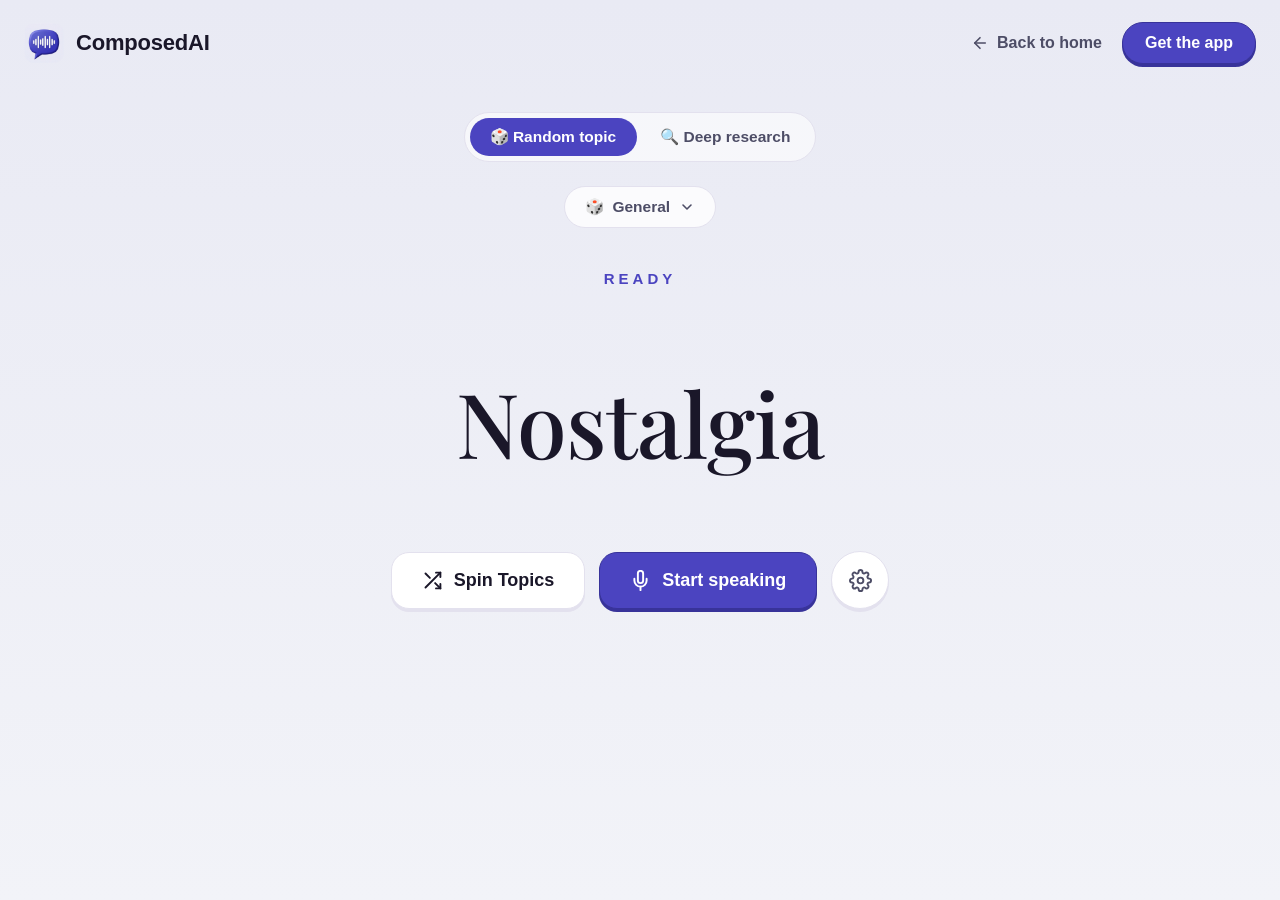
==== commit 9b87b6ee: "Invert toggle mirrors the screen instead of inverting colors Co-Authored-By: Claude Fable 5 <noreply" ====
--- a/topic-generator/index.html
+++ b/topic-generator/index.html
@@ -321,15 +321,9 @@
     #gearBtn svg { width: 19px; height: 19px; }
   }
 
-  /* ---------- Invert (settings toggle) ---------- */
-  body.inverted { background: #0B0A16; }
-  body.inverted .stage {
-    background: linear-gradient(180deg, #E9EAF4 0%, #F2F3F8 100%);
-  }
+  /* ---------- Invert (settings toggle): mirror the screen for filming ---------- */
   body.inverted .stage,
-  body.inverted .overlay,
-  body.inverted .researchScreen { filter: invert(1) hue-rotate(180deg); }
-  body.inverted img { filter: invert(1) hue-rotate(180deg); }
+  body.inverted .researchScreen { transform: scaleX(-1); }
 
   /* ---------- Settings modal ---------- */
   .overlay {
